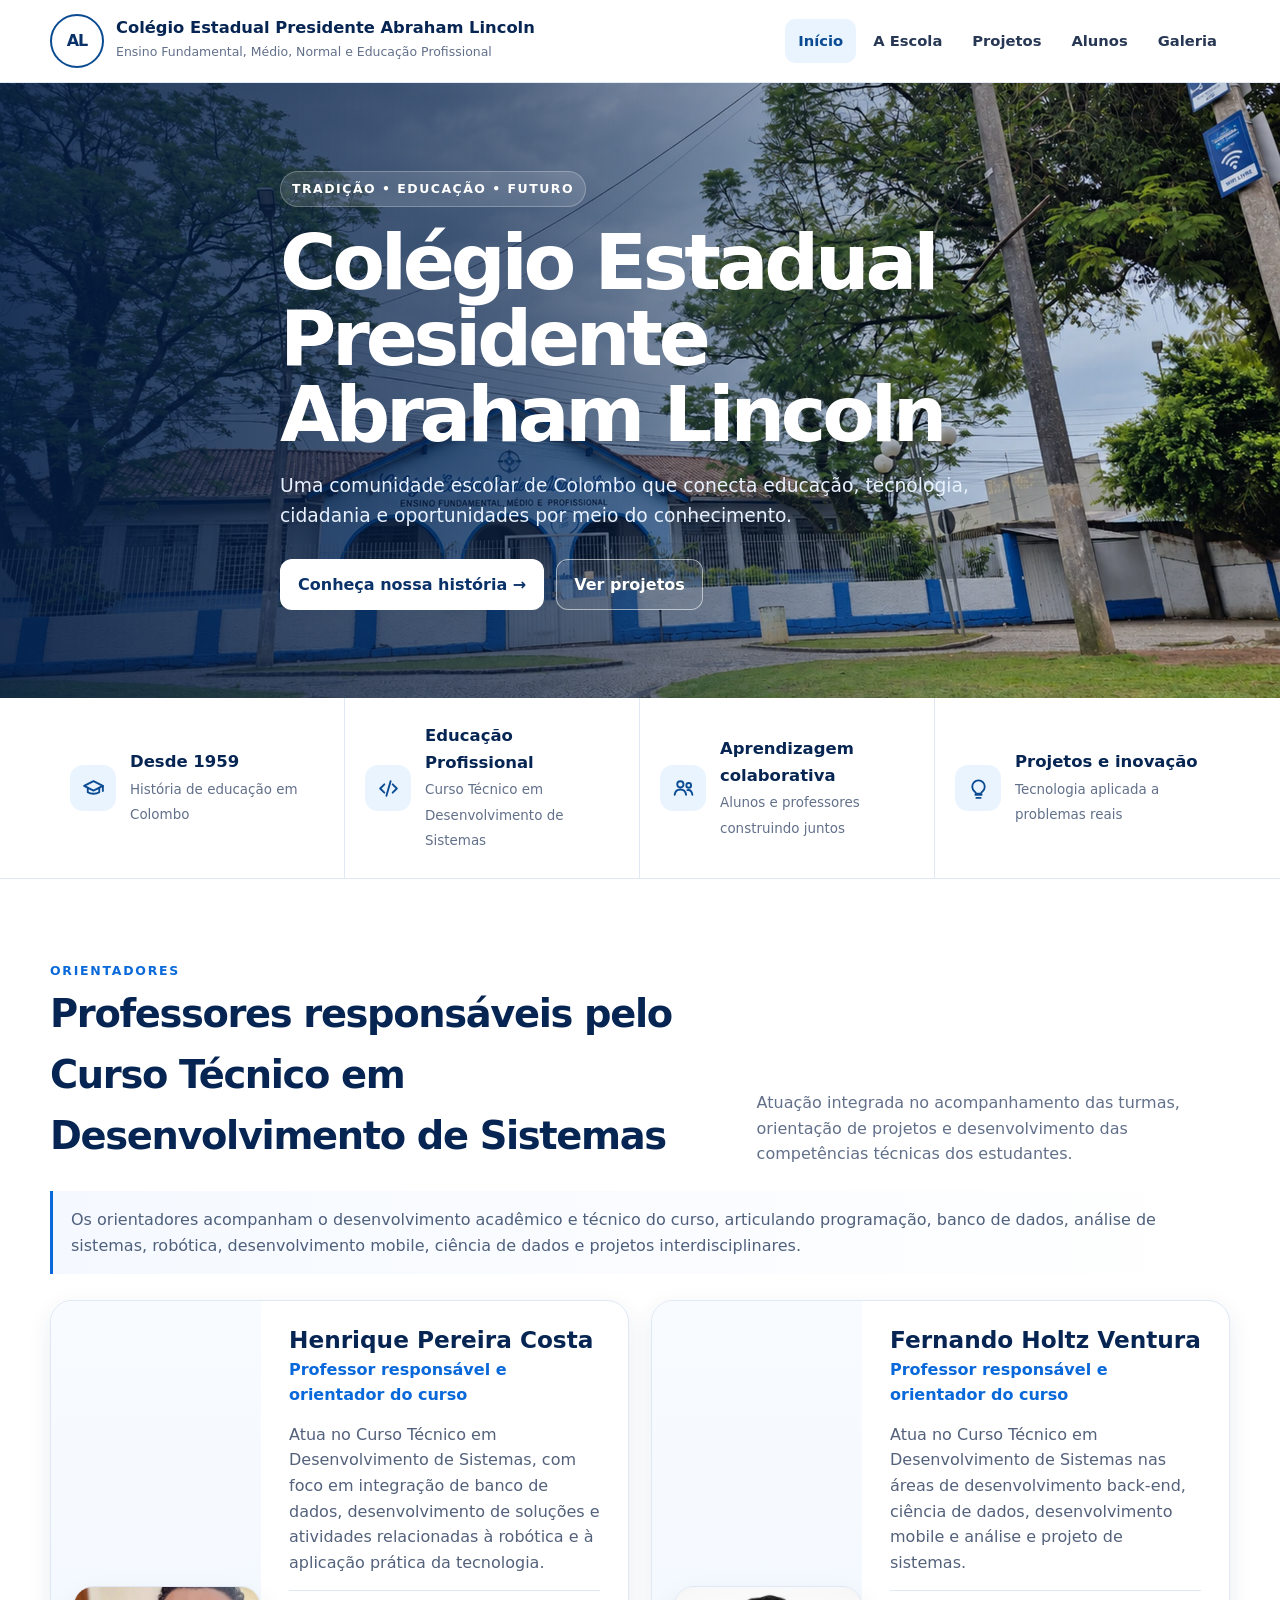
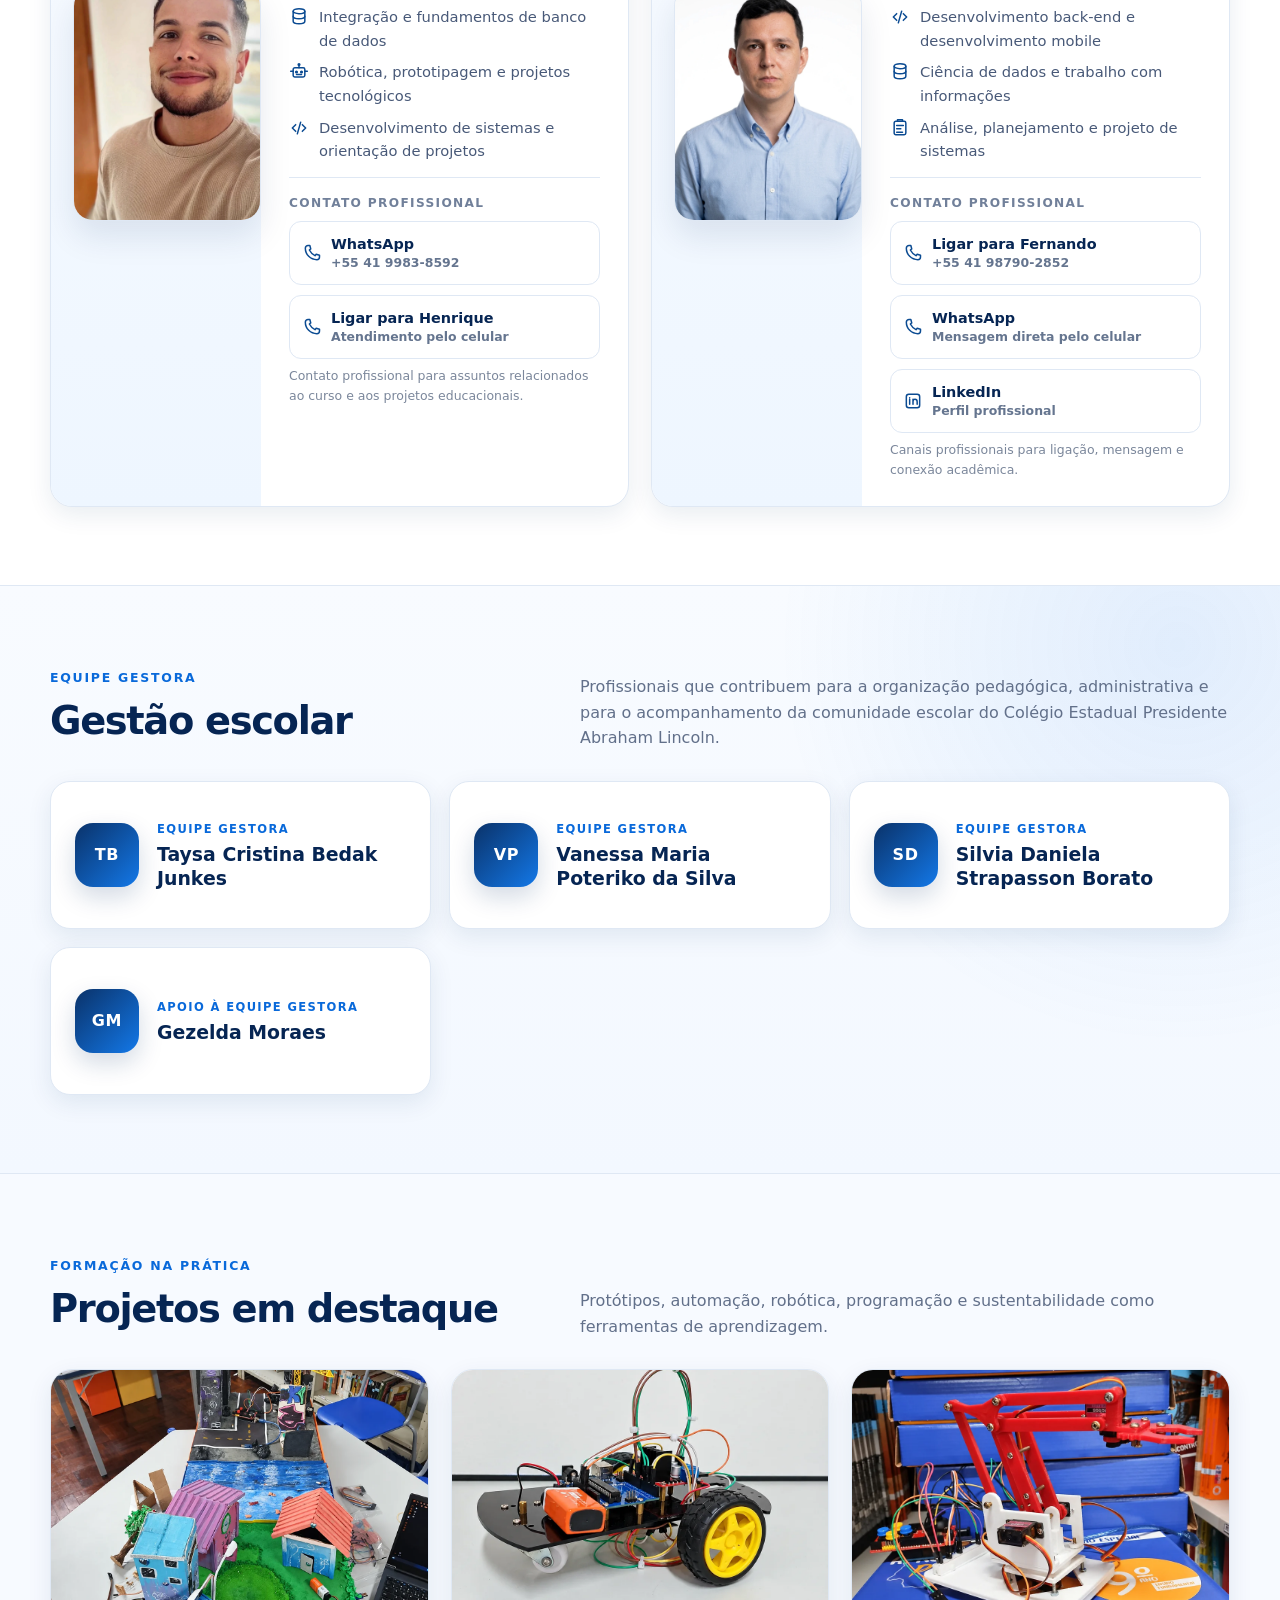
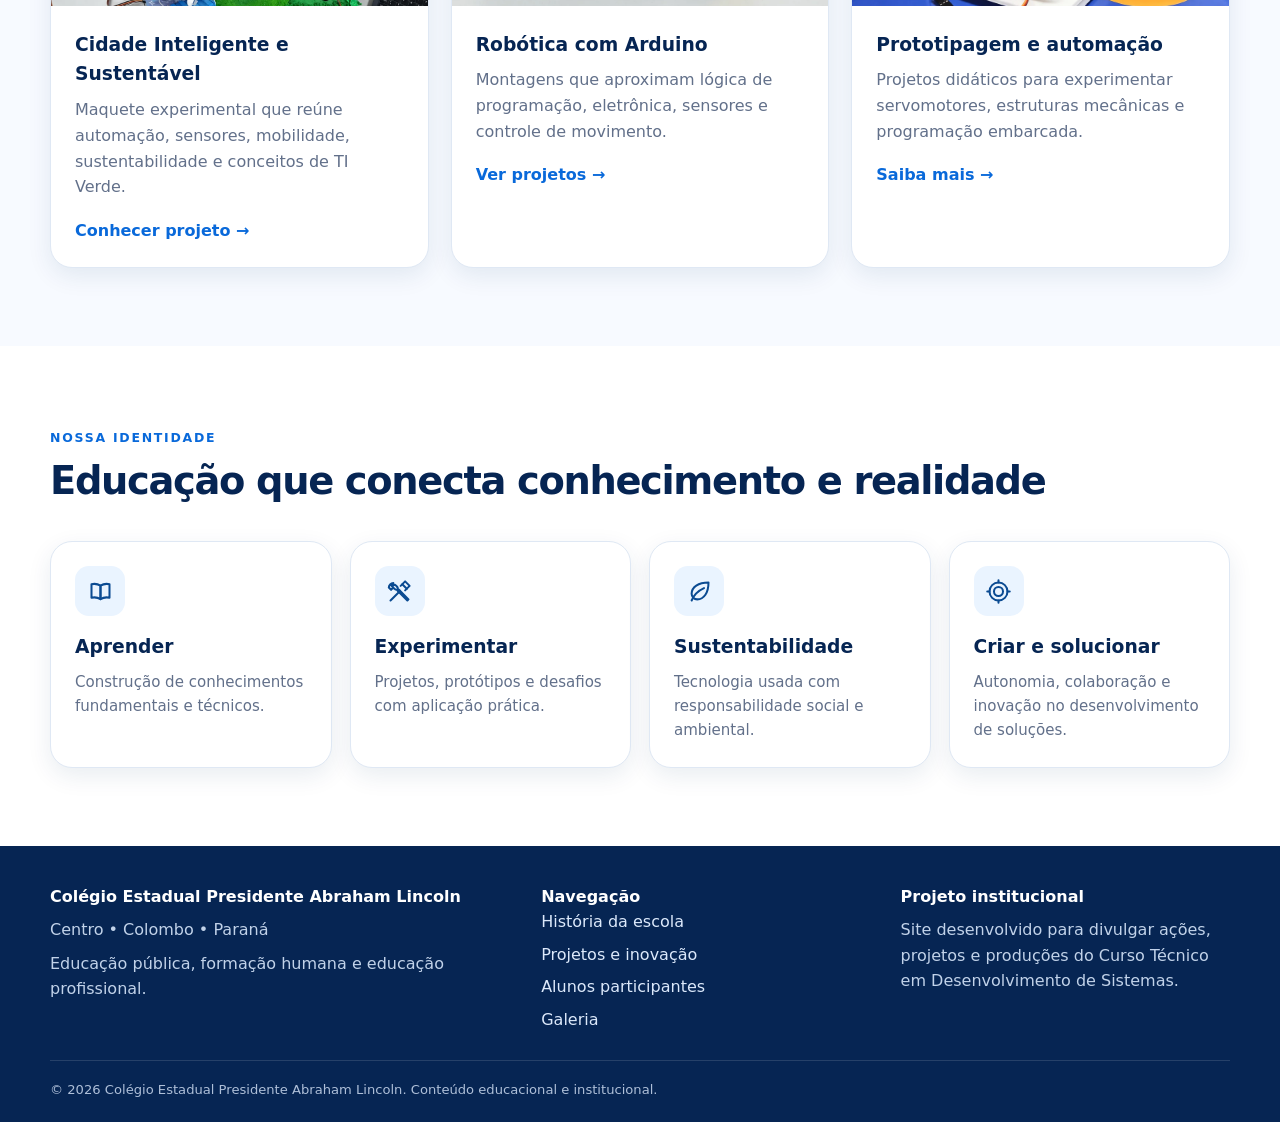
==== index.html @ 7567786d "Adiciona Gezelda Moraes à equipe de apoio escolar" ====
<!DOCTYPE html>
<html lang="pt-BR">
<head>
  <meta charset="UTF-8">
  <meta name="viewport" content="width=device-width, initial-scale=1.0">
  <meta name="description" content="Site institucional do Colégio Estadual Presidente Abraham Lincoln, em Colombo, Paraná.">
  <meta name="theme-color" content="#0a3269">
  <title>Início | Colégio Estadual Presidente Abraham Lincoln</title>
  <link rel="stylesheet" href="site-abraham-lincoln-v4/assets/css/style.css">
</head>
<body data-page="inicio">
<a class="skip-link" href="#conteudo">Ir para o conteúdo</a>

<header class="site-header">
  <div class="container header-inner">
    <a class="brand" href="index.html" aria-label="Ir para a página inicial">
      <div class="brand-mark" aria-hidden="true">AL</div>
      <div class="brand-text">
        <strong>Colégio Estadual Presidente Abraham Lincoln</strong>
        <span>Ensino Fundamental, Médio, Normal e Educação Profissional</span>
      </div>
    </a>
    <button class="nav-toggle" data-nav-toggle aria-expanded="false" aria-label="Abrir menu">☰</button>
    <nav class="main-nav" data-nav aria-label="Navegação principal">
      <a href="index.html" data-page-link="inicio">Início</a>
      <a href="escola.html" data-page-link="escola">A Escola</a>
      <a href="projetos.html" data-page-link="projetos">Projetos</a>
      <a href="alunos.html" data-page-link="alunos">Alunos</a>
      <a href="galeria.html" data-page-link="galeria">Galeria</a>
    </nav>
  </div>
</header>

<main id="conteudo">

<section class="hero" aria-labelledby="titulo-principal">
  <div class="container hero-content">
    <span class="eyebrow">Tradição • educação • futuro</span>
    <h1 id="titulo-principal">Colégio Estadual Presidente Abraham Lincoln</h1>
    <p>Uma comunidade escolar de Colombo que conecta educação, tecnologia, cidadania e oportunidades por meio do conhecimento.</p>
    <div class="actions">
      <a class="btn btn-primary" href="escola.html">Conheça nossa história →</a>
      <a class="btn btn-outline" href="projetos.html">Ver projetos</a>
    </div>
  </div>
</section>


<section class="stats-strip" aria-label="Destaques">
  <div class="container stats">
    <div class="stat"><span class="stat-icon"><img class="ui-icon" src="site-abraham-lincoln-v4/assets/icons/graduation.svg" alt="" aria-hidden="true"></span><div><strong>Desde 1959</strong><span>História de educação em Colombo</span></div></div>
    <div class="stat"><span class="stat-icon"><img class="ui-icon" src="site-abraham-lincoln-v4/assets/icons/code.svg" alt="" aria-hidden="true"></span><div><strong>Educação Profissional</strong><span>Curso Técnico em Desenvolvimento de Sistemas</span></div></div>
    <div class="stat"><span class="stat-icon"><img class="ui-icon" src="site-abraham-lincoln-v4/assets/icons/users.svg" alt="" aria-hidden="true"></span><div><strong>Aprendizagem colaborativa</strong><span>Alunos e professores construindo juntos</span></div></div>
    <div class="stat"><span class="stat-icon"><img class="ui-icon" src="site-abraham-lincoln-v4/assets/icons/innovation.svg" alt="" aria-hidden="true"></span><div><strong>Projetos e inovação</strong><span>Tecnologia aplicada a problemas reais</span></div></div>
  </div>
</section>






<section class="section">
  <div class="container">
    <div class="section-head">
      <div>
        <span class="kicker">Orientadores</span>
        <h2>Professores responsáveis pelo Curso Técnico em Desenvolvimento de Sistemas</h2>
      </div>
      <p>Atuação integrada no acompanhamento das turmas, orientação de projetos e desenvolvimento das competências técnicas dos estudantes.</p>
    </div>

    <div class="mentors-intro">
      Os orientadores acompanham o desenvolvimento acadêmico e técnico do curso, articulando programação, banco de dados, análise de sistemas, robótica, desenvolvimento mobile, ciência de dados e projetos interdisciplinares.
    </div>

    <div class="grid-2">
      <article class="card mentor">
        <div class="mentor-photo-wrap">
          <img class="mentor-photo" src="site-abraham-lincoln-v4/assets/images/henrique.webp" alt="Professor Henrique Pereira Costa" loading="lazy">
        </div>
        <div class="card-body">
          <h3>Henrique Pereira Costa</h3>
          <div class="mentor-role">Professor responsável e orientador do curso</div>
          <p>Atua no Curso Técnico em Desenvolvimento de Sistemas, com foco em integração de banco de dados, desenvolvimento de soluções e atividades relacionadas à robótica e à aplicação prática da tecnologia.</p>
          <div class="mentor-expertise">
            <div class="expertise-row"><img class="ui-icon" src="site-abraham-lincoln-v4/assets/icons/database.svg" alt="" aria-hidden="true"><span>Integração e fundamentos de banco de dados</span></div>
            <div class="expertise-row"><img class="ui-icon" src="site-abraham-lincoln-v4/assets/icons/robot.svg" alt="" aria-hidden="true"><span>Robótica, prototipagem e projetos tecnológicos</span></div>
            <div class="expertise-row"><img class="ui-icon" src="site-abraham-lincoln-v4/assets/icons/code.svg" alt="" aria-hidden="true"><span>Desenvolvimento de sistemas e orientação de projetos</span></div>
          </div>
          <div class="mentor-contact">
            <span class="mentor-contact-title">Contato profissional</span>
            <div class="contact-actions">
              <a class="contact-link" href="https://wa.me/554199838592" target="_blank" rel="noopener noreferrer" aria-label="Conversar com Henrique Pereira Costa pelo WhatsApp"><img class="ui-icon" src="site-abraham-lincoln-v4/assets/icons/phone.svg" alt="" aria-hidden="true"><span><strong>WhatsApp</strong><small>+55 41 9983-8592</small></span></a>
              <a class="contact-link" href="tel:+554199838592" aria-label="Ligar para Henrique Pereira Costa"><img class="ui-icon" src="site-abraham-lincoln-v4/assets/icons/phone.svg" alt="" aria-hidden="true"><span><strong>Ligar para Henrique</strong><small>Atendimento pelo celular</small></span></a>
            </div>
            <small class="contact-note">Contato profissional para assuntos relacionados ao curso e aos projetos educacionais.</small>
          </div>
        </div>
      </article>

      <article class="card mentor">
        <div class="mentor-photo-wrap">
          <img class="mentor-photo" src="site-abraham-lincoln-v4/assets/images/fernando.webp" alt="Professor Fernando Holtz Ventura" loading="lazy">
        </div>
        <div class="card-body">
          <h3>Fernando Holtz Ventura</h3>
          <div class="mentor-role">Professor responsável e orientador do curso</div>
          <p>Atua no Curso Técnico em Desenvolvimento de Sistemas nas áreas de desenvolvimento back-end, ciência de dados, desenvolvimento mobile e análise e projeto de sistemas.</p>
          <div class="mentor-expertise">
            <div class="expertise-row"><img class="ui-icon" src="site-abraham-lincoln-v4/assets/icons/code.svg" alt="" aria-hidden="true"><span>Desenvolvimento back-end e desenvolvimento mobile</span></div>
            <div class="expertise-row"><img class="ui-icon" src="site-abraham-lincoln-v4/assets/icons/database.svg" alt="" aria-hidden="true"><span>Ciência de dados e trabalho com informações</span></div>
            <div class="expertise-row"><img class="ui-icon" src="site-abraham-lincoln-v4/assets/icons/plan.svg" alt="" aria-hidden="true"><span>Análise, planejamento e projeto de sistemas</span></div>
          </div>
          <div class="mentor-contact">
            <span class="mentor-contact-title">Contato profissional</span>
            <div class="contact-actions">
              <a class="contact-link" href="tel:+5541987902852" aria-label="Ligar para Fernando Holtz Ventura"><img class="ui-icon" src="site-abraham-lincoln-v4/assets/icons/phone.svg" alt="" aria-hidden="true"><span><strong>Ligar para Fernando</strong><small>+55 41 98790-2852</small></span></a>
              <a class="contact-link" href="https://wa.me/5541987902852" target="_blank" rel="noopener noreferrer" aria-label="Conversar com Fernando Holtz Ventura pelo WhatsApp"><img class="ui-icon" src="site-abraham-lincoln-v4/assets/icons/phone.svg" alt="" aria-hidden="true"><span><strong>WhatsApp</strong><small>Mensagem direta pelo celular</small></span></a>
              <a class="contact-link" href="https://www.linkedin.com/in/fernando-holtz-ventura-9b964a91/" target="_blank" rel="noopener noreferrer" aria-label="Abrir LinkedIn de Fernando Holtz Ventura"><img class="ui-icon" src="site-abraham-lincoln-v4/assets/icons/linkedin.svg" alt="" aria-hidden="true"><span><strong>LinkedIn</strong><small>Perfil profissional</small></span></a>
            </div>
            <small class="contact-note">Canais profissionais para ligação, mensagem e conexão acadêmica.</small>
          </div>
        </div>
      </article>
    </div>
  </div>
</section>

<section class="section management-section" id="equipe-gestora">
  <div class="container">
    <div class="section-head">
      <div>
        <span class="kicker">Equipe gestora</span>
        <h2>Gestão escolar</h2>
      </div>
      <p>Profissionais que contribuem para a organização pedagógica, administrativa e para o acompanhamento da comunidade escolar do Colégio Estadual Presidente Abraham Lincoln.</p>
    </div>

    <div class="management-grid" aria-label="Equipe gestora da escola">
      <article class="management-card">
        <div class="management-badge" aria-hidden="true">TB</div>
        <div>
          <span class="management-label">Equipe gestora</span>
          <h3>Taysa Cristina Bedak Junkes</h3>
        </div>
      </article>

      <article class="management-card">
        <div class="management-badge" aria-hidden="true">VP</div>
        <div>
          <span class="management-label">Equipe gestora</span>
          <h3>Vanessa Maria Poteriko da Silva</h3>
        </div>
      </article>

      <article class="management-card">
        <div class="management-badge" aria-hidden="true">SD</div>
        <div>
          <span class="management-label">Equipe gestora</span>
          <h3>Silvia Daniela Strapasson Borato</h3>
        </div>
      </article>

      <article class="management-card">
        <div class="management-badge" aria-hidden="true">GM</div>
        <div>
          <span class="management-label">Apoio à equipe gestora</span>
          <h3>Gezelda Moraes</h3>
        </div>
      </article>

    </div>
  </div>
</section>

<section class="section section-alt">
  <div class="container">
    <div class="section-head">
      <div>
        <span class="kicker">Formação na prática</span>
        <h2>Projetos em destaque</h2>
      </div>
      <p>Protótipos, automação, robótica, programação e sustentabilidade como ferramentas de aprendizagem.</p>
    </div>
    <div class="grid-3">
      <article class="card project-card">
        <img src="site-abraham-lincoln-v4/assets/images/cidade-inteligente.webp" alt="Maquete de cidade inteligente desenvolvida por estudantes" loading="lazy">
        <div class="card-body"><h3>Cidade Inteligente e Sustentável</h3><p>Maquete experimental que reúne automação, sensores, mobilidade, sustentabilidade e conceitos de TI Verde.</p><a class="text-link" href="projetos.html#cidade">Conhecer projeto →</a></div>
      </article>
      <article class="card project-card">
        <img src="site-abraham-lincoln-v4/assets/images/robo-seguidor.webp" alt="Robô seguidor de linha com Arduino" loading="lazy">
        <div class="card-body"><h3>Robótica com Arduino</h3><p>Montagens que aproximam lógica de programação, eletrônica, sensores e controle de movimento.</p><a class="text-link" href="projetos.html#robotica">Ver projetos →</a></div>
      </article>
      <article class="card project-card">
        <img src="site-abraham-lincoln-v4/assets/images/braco-robotico.webp" alt="Braço robótico didático" loading="lazy">
        <div class="card-body"><h3>Prototipagem e automação</h3><p>Projetos didáticos para experimentar servomotores, estruturas mecânicas e programação embarcada.</p><a class="text-link" href="projetos.html#robotica">Saiba mais →</a></div>
      </article>
    </div>
  </div>
</section>


<section class="section">
  <div class="container">
    <div class="section-head">
      <div><span class="kicker">Nossa identidade</span><h2>Educação que conecta conhecimento e realidade</h2></div>
    </div>
    <div class="grid-4">
      <div class="card feature-card"><div class="icon"><img class="ui-icon" src="site-abraham-lincoln-v4/assets/icons/book.svg" alt="" aria-hidden="true"></div><h3>Aprender</h3><p>Construção de conhecimentos fundamentais e técnicos.</p></div>
      <div class="card feature-card"><div class="icon"><img class="ui-icon" src="site-abraham-lincoln-v4/assets/icons/tools.svg" alt="" aria-hidden="true"></div><h3>Experimentar</h3><p>Projetos, protótipos e desafios com aplicação prática.</p></div>
      <div class="card feature-card"><div class="icon"><img class="ui-icon" src="site-abraham-lincoln-v4/assets/icons/leaf.svg" alt="" aria-hidden="true"></div><h3>Sustentabilidade</h3><p>Tecnologia usada com responsabilidade social e ambiental.</p></div>
      <div class="card feature-card"><div class="icon"><img class="ui-icon" src="site-abraham-lincoln-v4/assets/icons/target.svg" alt="" aria-hidden="true"></div><h3>Criar e solucionar</h3><p>Autonomia, colaboração e inovação no desenvolvimento de soluções.</p></div>
    </div>
  </div>
</section>


</main>

<footer class="site-footer">
  <div class="container">
    <div class="footer-grid">
      <div>
        <strong>Colégio Estadual Presidente Abraham Lincoln</strong>
        <p>Centro • Colombo • Paraná</p>
        <p>Educação pública, formação humana e educação profissional.</p>
      </div>
      <div>
        <strong>Navegação</strong>
        <div class="footer-nav">
          <a href="escola.html">História da escola</a>
          <a href="projetos.html">Projetos e inovação</a>
          <a href="alunos.html">Alunos participantes</a>
          <a href="galeria.html">Galeria</a>
        </div>
      </div>
      <div>
        <strong>Projeto institucional</strong>
        <p>Site desenvolvido para divulgar ações, projetos e produções do Curso Técnico em Desenvolvimento de Sistemas.</p>
      </div>
    </div>
    <div class="footer-bottom">
      © <span data-year></span> Colégio Estadual Presidente Abraham Lincoln. Conteúdo educacional e institucional.
    </div>
  </div>
</footer>
<script src="site-abraham-lincoln-v4/assets/js/main.js"></script>

</body>
</html>
---- site-abraham-lincoln-v4/assets/css/style.css ----
:root{
  --blue-950:#062553;
  --blue-900:#0a3269;
  --blue-800:#0b4b92;
  --blue-700:#0969da;
  --blue-600:#1378e8;
  --blue-100:#eaf4ff;
  --blue-050:#f5f9ff;
  --ink:#172033;
  --muted:#62708a;
  --white:#fff;
  --line:#dfe8f4;
  --surface:#ffffff;
  --surface-alt:#f7faff;
  --success:#177b58;
  --shadow:0 18px 48px rgba(9, 50, 105, .12);
  --shadow-sm:0 8px 24px rgba(9, 50, 105, .09);
  --radius:22px;
  --radius-sm:14px;
  --container:min(1180px, calc(100% - 40px));
}
*{box-sizing:border-box}
html{scroll-behavior:smooth}
body{
  margin:0;
  font-family:Inter, ui-sans-serif, system-ui, -apple-system, BlinkMacSystemFont, "Segoe UI", sans-serif;
  color:var(--ink);
  background:#fff;
  line-height:1.6;
}
img{max-width:100%;display:block}
a{color:inherit;text-decoration:none}
button,input,textarea{font:inherit}
button{cursor:pointer}
.container{width:var(--container);margin-inline:auto}
.skip-link{
  position:absolute;left:-9999px;top:10px;background:#fff;color:var(--blue-900);
  padding:10px 14px;border-radius:8px;z-index:999
}
.skip-link:focus{left:10px}
.site-header{
  position:sticky;top:0;z-index:1000;background:rgba(255,255,255,.94);
  backdrop-filter:blur(14px);border-bottom:1px solid rgba(223,232,244,.9)
}
.header-inner{
  min-height:82px;display:flex;align-items:center;justify-content:space-between;gap:28px
}
.brand{display:flex;align-items:center;gap:12px;min-width:290px}
.brand-mark{
  width:54px;height:54px;border:2px solid var(--blue-800);border-radius:50%;
  display:grid;place-items:center;font-weight:900;color:var(--blue-900);letter-spacing:-1px
}
.brand-text strong{display:block;color:var(--blue-950);font-size:1.02rem;line-height:1.15}
.brand-text span{font-size:.78rem;color:var(--muted)}
.main-nav{display:flex;align-items:center;gap:4px}
.main-nav a{
  padding:10px 13px;border-radius:10px;color:#273754;font-weight:650;font-size:.92rem
}
.main-nav a:hover,.main-nav a.active{background:var(--blue-100);color:var(--blue-800)}
.nav-toggle{
  display:none;border:0;background:var(--blue-100);color:var(--blue-900);
  width:44px;height:44px;border-radius:12px;font-size:1.25rem
}
.hero{
  min-height:560px;position:relative;display:flex;align-items:center;overflow:hidden;
  background:var(--blue-950)
}
.hero::before{
  content:"";position:absolute;inset:0;background:
    linear-gradient(90deg, rgba(3,28,66,.88) 0%, rgba(3,28,66,.62) 42%, rgba(3,28,66,.18) 78%, rgba(3,28,66,.08) 100%),
    url("../images/escola-hero.webp") center 62%/cover no-repeat
}
.hero-content{position:relative;z-index:2;color:white;padding:88px 0;max-width:720px}
.eyebrow{
  display:inline-flex;align-items:center;gap:8px;padding:7px 11px;border-radius:999px;
  background:rgba(255,255,255,.13);border:1px solid rgba(255,255,255,.25);
  font-size:.78rem;font-weight:800;letter-spacing:.12em;text-transform:uppercase
}
.hero h1{font-size:clamp(2.5rem,6vw,5rem);line-height:.99;letter-spacing:-.055em;margin:18px 0}
.hero p{font-size:1.17rem;max-width:610px;color:#e8f1ff;margin:0 0 28px}
.actions{display:flex;gap:12px;flex-wrap:wrap}
.btn{
  display:inline-flex;align-items:center;justify-content:center;gap:9px;border-radius:12px;
  padding:12px 17px;font-weight:800;border:1px solid transparent;transition:.2s ease
}
.btn-primary{background:#fff;color:var(--blue-900)}
.btn-primary:hover{transform:translateY(-2px);box-shadow:0 10px 22px rgba(0,0,0,.18)}
.btn-outline{color:#fff;border-color:rgba(255,255,255,.55);background:rgba(255,255,255,.08)}
.btn-outline:hover{background:rgba(255,255,255,.16)}
.stats-strip{border-bottom:1px solid var(--line);background:#fff}
.stats{display:grid;grid-template-columns:repeat(4,1fr)}
.stat{padding:25px 20px;display:flex;gap:14px;align-items:center;border-right:1px solid var(--line)}
.stat:last-child{border-right:0}
.stat-icon{font-size:1.55rem}
.stat strong{display:block;color:var(--blue-950);font-size:1.03rem}
.stat span{font-size:.84rem;color:var(--muted)}
.section{padding:78px 0}
.section-alt{background:var(--surface-alt)}
.section-head{
  display:flex;justify-content:space-between;gap:24px;align-items:end;margin-bottom:30px
}
.section-head h2{font-size:clamp(1.85rem,3vw,2.65rem);letter-spacing:-.035em;margin:0;color:var(--blue-950)}
.section-head p{margin:0;color:var(--muted);max-width:650px}
.kicker{color:var(--blue-700);font-size:.78rem;font-weight:900;letter-spacing:.14em;text-transform:uppercase}
.grid-2{display:grid;grid-template-columns:repeat(2,1fr);gap:22px}
.grid-3{display:grid;grid-template-columns:repeat(3,1fr);gap:22px}
.grid-4{display:grid;grid-template-columns:repeat(4,1fr);gap:18px}
.card{
  background:var(--surface);border:1px solid var(--line);border-radius:var(--radius);
  box-shadow:var(--shadow-sm);overflow:hidden
}
.card-body{padding:24px}
.mentor{
  display:grid;grid-template-columns:210px 1fr;min-height:330px
}
.mentor-photo-wrap{
  background:#fff;padding:12px;display:flex;align-items:stretch
}
.mentor-photo{
  width:100%;height:100%;object-fit:cover;object-position:center 25%;
  border-radius:16px;border:1px solid #edf2f8;background:#fff
}
.mentor h3{font-size:1.45rem;line-height:1.1;margin:0 0 4px;color:var(--blue-950)}
.mentor-role{color:var(--blue-700);font-weight:800;margin-bottom:14px}
.mentor p{color:#53617b;margin:0 0 14px}
.tags{display:flex;gap:8px;flex-wrap:wrap}
.tag{font-size:.78rem;padding:6px 10px;border-radius:999px;background:var(--blue-100);color:var(--blue-800);font-weight:750}
.feature-card{padding:24px;min-height:190px}
.feature-card .icon{font-size:1.8rem;margin-bottom:13px}
.feature-card h3{margin:0 0 8px;color:var(--blue-950)}
.feature-card p{margin:0;color:var(--muted);font-size:.94rem}
.project-card img{aspect-ratio:16/10;object-fit:cover}
.project-card h3{margin:0 0 8px;color:var(--blue-950)}
.project-card p{margin:0 0 18px;color:var(--muted)}
.text-link{color:var(--blue-700);font-weight:850}
.text-link:hover{text-decoration:underline}
.page-hero{
  padding:92px 0 68px;background:
  radial-gradient(circle at 90% 0%, #b9dcff 0, rgba(185,220,255,0) 36%),
  linear-gradient(135deg,#f7fbff,#eaf4ff)
}
.page-hero h1{font-size:clamp(2.45rem,5vw,4.4rem);letter-spacing:-.05em;line-height:1;margin:8px 0 16px;color:var(--blue-950)}
.page-hero p{font-size:1.1rem;color:#52617a;max-width:780px;margin:0}
.history-layout{display:grid;grid-template-columns:1.15fr .85fr;gap:30px;align-items:start}
.history-photo{border-radius:var(--radius);box-shadow:var(--shadow);overflow:hidden}
.history-photo img{width:100%;aspect-ratio:16/10;object-fit:cover}
.timeline{display:grid;gap:16px}
.timeline-item{
  border-left:4px solid var(--blue-700);padding:2px 0 2px 18px
}
.timeline-item strong{color:var(--blue-950)}
.timeline-item p{margin:4px 0 0;color:var(--muted)}
.notice{
  border:1px solid #bfe5d6;background:#effbf6;color:#225f4c;padding:16px 18px;border-radius:14px
}
.project-detail{
  display:grid;grid-template-columns:.9fr 1.1fr;gap:30px;align-items:start;margin-bottom:30px
}
.project-detail.reverse{grid-template-columns:1.1fr .9fr}
.project-detail .media img{border-radius:var(--radius);box-shadow:var(--shadow-sm);width:100%;aspect-ratio:4/3;object-fit:cover}
.project-detail h2{font-size:2rem;letter-spacing:-.03em;color:var(--blue-950);margin:0 0 10px}
.project-detail p{color:#52617a}
.checklist{padding:0;margin:16px 0 0;list-style:none;display:grid;gap:8px}
.checklist li::before{content:"✓";color:var(--success);font-weight:900;margin-right:9px}
.student-panel{padding:28px}
.student-list{columns:2;column-gap:40px;margin:18px 0 0;padding-left:20px}
.student-list li{margin-bottom:8px;break-inside:avoid}
.gallery-toolbar{display:flex;gap:9px;flex-wrap:wrap;margin-bottom:24px}
.filter-btn{
  border:1px solid var(--line);background:#fff;color:#31415f;border-radius:999px;
  padding:9px 14px;font-weight:800
}
.filter-btn.active,.filter-btn:hover{background:var(--blue-800);color:#fff;border-color:var(--blue-800)}
.gallery-grid{
  display:grid;grid-template-columns:repeat(3,1fr);gap:16px
}
.gallery-item{
  position:relative;border-radius:18px;overflow:hidden;border:1px solid var(--line);
  background:#fff;box-shadow:var(--shadow-sm)
}
.gallery-item button{all:unset;cursor:pointer;display:block;width:100%}
.gallery-item img{width:100%;aspect-ratio:4/3;object-fit:cover;transition:transform .25s ease}
.gallery-item:hover img{transform:scale(1.025)}
.gallery-caption{padding:13px 15px}
.gallery-caption strong{display:block;color:var(--blue-950)}
.gallery-caption span{color:var(--muted);font-size:.84rem}
.hidden{display:none!important}
.lightbox{
  position:fixed;inset:0;background:rgba(3,18,40,.86);display:none;align-items:center;justify-content:center;
  padding:28px;z-index:1200
}
.lightbox.open{display:flex}
.lightbox-content{max-width:1000px;width:100%;position:relative}
.lightbox img{max-height:80vh;width:100%;object-fit:contain;border-radius:16px;background:#fff}
.lightbox-close{
  position:absolute;right:-6px;top:-50px;width:40px;height:40px;border:0;border-radius:50%;
  background:#fff;color:var(--blue-950);font-size:1.25rem
}
.references{
  padding:22px;border:1px solid var(--line);border-radius:18px;background:#fff
}
.references h3{margin-top:0;color:var(--blue-950)}
.references li{margin-bottom:8px;color:#58677f}
.references a{color:var(--blue-700);text-decoration:underline}
.site-footer{background:var(--blue-950);color:#dce9fb;padding:38px 0 22px}
.footer-grid{display:grid;grid-template-columns:1.4fr 1fr 1fr;gap:30px}
.site-footer strong{color:#fff}
.site-footer p{margin:8px 0;color:#c1d2e9}
.footer-nav{display:grid;gap:7px}
.footer-nav a:hover{text-decoration:underline}
.footer-bottom{border-top:1px solid rgba(255,255,255,.13);margin-top:28px;padding-top:18px;font-size:.82rem;color:#aebfd8}
.muted{color:var(--muted)}
.center{text-align:center}

@media (max-width: 980px){
  .brand{min-width:0}
  .brand-text span{display:none}
  .nav-toggle{display:grid;place-items:center}
  .main-nav{
    display:none;position:absolute;top:82px;left:0;right:0;background:#fff;
    border-bottom:1px solid var(--line);padding:14px 20px;box-shadow:var(--shadow-sm)
  }
  .main-nav.open{display:grid}
  .stats{grid-template-columns:repeat(2,1fr)}
  .stat:nth-child(2){border-right:0}
  .grid-4{grid-template-columns:repeat(2,1fr)}
  .mentor{grid-template-columns:170px 1fr}
  .history-layout,.project-detail,.project-detail.reverse{grid-template-columns:1fr}
  .gallery-grid{grid-template-columns:repeat(2,1fr)}
  .footer-grid{grid-template-columns:1fr 1fr}
}
@media (max-width: 700px){
  :root{--container:min(100% - 28px, 1180px)}
  .header-inner{min-height:72px}
  .brand-mark{width:45px;height:45px}
  .brand-text strong{font-size:.9rem}
  .main-nav{top:72px}
  .hero{min-height:600px}
  .hero::before{
    background:linear-gradient(180deg,rgba(3,28,66,.52),rgba(3,28,66,.92) 70%),
    url("../images/escola-hero.webp") center 58%/cover no-repeat
  }
  .hero-content{padding:90px 0 60px}
  .hero h1{font-size:2.8rem}
  .stats{grid-template-columns:1fr}
  .stat{border-right:0;border-bottom:1px solid var(--line)}
  .stat:last-child{border-bottom:0}
  .section{padding:58px 0}
  .section-head{display:block}
  .section-head p{margin-top:10px}
  .grid-2,.grid-3,.grid-4{grid-template-columns:1fr}
  .mentor{grid-template-columns:1fr}
  .mentor-photo-wrap{height:300px}
  .student-list{columns:1}
  .gallery-grid{grid-template-columns:1fr}
  .footer-grid{grid-template-columns:1fr}
}


/* v2 — acabamento institucional e contatos profissionais */
.ui-icon{
  width:30px;height:30px;display:block;flex:0 0 auto
}
.stat-icon{
  width:46px;height:46px;border-radius:13px;background:var(--blue-100);
  display:grid;place-items:center;flex:0 0 auto
}
.stat-icon .ui-icon{width:25px;height:25px}
.feature-card .icon{
  width:50px;height:50px;border-radius:14px;background:var(--blue-100);
  display:grid;place-items:center;margin-bottom:16px
}
.feature-card .icon .ui-icon{width:27px;height:27px}
.mentors-intro{
  margin:-6px 0 26px;padding:16px 18px;border-left:3px solid var(--blue-700);
  background:linear-gradient(90deg,var(--blue-050),#fff);border-radius:0 14px 14px 0;
  color:#4f607c
}
.mentor-expertise{
  display:grid;gap:8px;margin:15px 0 16px;padding:14px 0;
  border-top:1px solid var(--line);border-bottom:1px solid var(--line)
}
.expertise-row{display:flex;gap:10px;align-items:flex-start;color:#485978;font-size:.92rem}
.expertise-row .ui-icon{width:20px;height:20px;margin-top:2px}
.mentor-contact{margin-top:16px}
.mentor-contact-title{
  display:block;font-size:.76rem;font-weight:900;text-transform:uppercase;letter-spacing:.11em;
  color:#71809a;margin-bottom:8px
}
.contact-link,.contact-pending{
  display:flex;align-items:center;gap:9px;border:1px solid var(--line);
  border-radius:12px;padding:10px 12px;font-weight:800;font-size:.9rem
}
.contact-link:hover{border-color:#a7cdf5;background:var(--blue-050)}
.contact-link .ui-icon,.contact-pending .ui-icon{width:20px;height:20px}
.contact-pending{color:#6b7890;background:#fafcff}
.contact-note{display:block;margin-top:7px;color:#7b879b;font-size:.78rem}
.institutional-icon-row{
  display:flex;gap:10px;align-items:center;color:var(--blue-950);font-weight:800
}
.student-group{margin-bottom:22px}
.student-group:last-child{margin-bottom:0}


/* v3 — conteúdo acadêmico, contatos e turmas */
.contact-actions{display:grid;grid-template-columns:1fr;gap:9px}
.contact-link span{display:grid;line-height:1.25}
.contact-link span strong{color:var(--blue-950);font-size:.9rem}
.contact-link span small{color:#65758f;font-size:.76rem;font-weight:650;margin-top:2px}

.student-summary{display:flex;gap:12px;flex-wrap:wrap;margin-bottom:22px}
.student-summary>div{background:var(--blue-050);border:1px solid var(--line);border-radius:14px;padding:12px 16px;display:grid}
.student-summary strong{color:var(--blue-950)}
.student-summary span{font-size:.82rem;color:var(--muted)}
.student-groups{display:grid;gap:22px}
.student-group{margin:0}
.student-group-head{display:flex;justify-content:space-between;gap:20px;align-items:start;border-bottom:1px solid var(--line);padding-bottom:16px;margin-bottom:6px}
.student-group-head h2{margin:4px 0 0;font-size:1.55rem;color:var(--blue-950)}
.student-count{white-space:nowrap;background:var(--blue-100);color:var(--blue-800);font-weight:850;padding:7px 11px;border-radius:999px;font-size:.8rem}
.student-update-note{margin:18px 4px 0;color:var(--muted);font-size:.88rem}

.project-page-hero{background:radial-gradient(circle at 88% 0%,#c8e4ff 0,rgba(200,228,255,0) 34%),linear-gradient(135deg,#f7fbff,#edf6ff)}
.project-people-grid{display:grid;grid-template-columns:.8fr 1.2fr;gap:20px;margin-bottom:24px}
.project-people-card{padding:24px}
.project-people-card h3{color:var(--blue-950);margin:6px 0 10px;line-height:1.3}
.project-label{font-size:.74rem;letter-spacing:.12em;text-transform:uppercase;color:var(--blue-700);font-weight:900}
.compact-list{columns:2;column-gap:28px;padding-left:20px;margin:12px 0 0}
.compact-list li{break-inside:avoid;margin-bottom:6px;color:#4f6079}
.academic-grid,.research-foundation{display:grid;grid-template-columns:repeat(2,1fr);gap:20px}
.academic-card{padding:26px}
.academic-card h3{margin:7px 0 10px;color:var(--blue-950);font-size:1.28rem}
.academic-card p{color:#53627b;margin:0 0 12px}
.evidence-note,.academic-disclaimer{margin-top:22px;padding:17px 19px;border:1px solid #c7dff6;border-left:4px solid var(--blue-700);border-radius:13px;background:#f5faff;color:#465a78}
.source-actions{display:flex;gap:10px;flex-wrap:wrap;margin-top:18px}
.source-actions-center{justify-content:center;margin-top:24px}
.source-link{display:inline-flex;padding:9px 13px;border:1px solid #b9d7f5;border-radius:10px;color:var(--blue-800);font-weight:800;background:#fff}
.source-link:hover{background:var(--blue-100)}
.ods-grid{display:grid;grid-template-columns:repeat(3,1fr);gap:15px}
.ods-card{display:flex;gap:14px;padding:20px;background:#fff;border:1px solid var(--line);border-radius:16px;box-shadow:var(--shadow-sm)}
.ods-number{width:42px;height:42px;border-radius:11px;background:var(--blue-800);color:#fff;font-size:1.05rem;font-weight:900;display:grid;place-items:center;flex:0 0 auto}
.ods-card h3{margin:0 0 5px;color:var(--blue-950);font-size:1rem}
.ods-card p{margin:0;color:var(--muted);font-size:.88rem}
.company-grid{display:grid;grid-template-columns:repeat(4,1fr);gap:15px}
.company-card{border:1px solid var(--line);border-radius:16px;padding:20px;background:#fff;box-shadow:var(--shadow-sm)}
.company-card h3{margin:7px 0 7px;color:var(--blue-950)}
.company-card p{color:var(--muted);font-size:.88rem;min-height:105px}
.company-card a{color:var(--blue-700);font-weight:850;font-size:.86rem}
.company-card a:hover{text-decoration:underline}
.company-scope{font-size:.7rem;letter-spacing:.1em;text-transform:uppercase;font-weight:900;color:#64748c}

@media(max-width:980px){
  .project-people-grid,.academic-grid,.research-foundation{grid-template-columns:1fr}
  .company-grid{grid-template-columns:repeat(2,1fr)}
  .ods-grid{grid-template-columns:repeat(2,1fr)}
}
@media(max-width:700px){
  .student-group-head{display:block}.student-count{display:inline-flex;margin-top:12px}
  .compact-list{columns:1}
  .company-grid,.ods-grid{grid-template-columns:1fr}
  .company-card p{min-height:auto}
}


/* v4 — refinamento visual e melhor experiência móvel */
html{scroll-padding-top:88px}
.hero p,.page-hero p{max-width:56rem}
.page-hero h1{max-width:12ch;line-height:1.03}
.mentor{
  grid-template-columns:minmax(180px,210px) 1fr;
  min-height:0;
  align-items:stretch;
}
.mentor-photo-wrap{
  padding:22px 0 22px 22px;
  background:linear-gradient(180deg,#f8fbff 0%, #eef6ff 100%);
  align-items:center;
}
.mentor-photo{
  width:100%;
  height:auto;
  aspect-ratio:4/5;
  max-height:340px;
  object-fit:cover;
  object-position:center top;
  border-radius:20px;
  border:1px solid #dfe8f4;
  box-shadow:0 16px 32px rgba(7, 41, 90, .10);
}
.mentor .card-body{padding:26px 28px}
.contact-actions{display:grid;grid-template-columns:repeat(auto-fit,minmax(180px,1fr));gap:10px}
.contact-link,.contact-pending{
  min-height:64px;
  width:100%;
  transition:transform .18s ease,border-color .18s ease, box-shadow .18s ease, background-color .18s ease;
  cursor:pointer;
  -webkit-tap-highlight-color:transparent;
}
.contact-link:hover,.contact-link:focus-visible{border-color:#8dbff5;background:var(--blue-050);box-shadow:0 10px 20px rgba(9,50,105,.08);transform:translateY(-1px)}
.contact-link:active{transform:translateY(0)}
.contact-link span small{font-size:.78rem}
.student-summary{
  display:grid;
  grid-template-columns:repeat(3, minmax(0,1fr));
  gap:12px;
  margin-bottom:24px;
}
.student-summary>div{
  min-height:92px;
  align-content:start;
  padding:16px 18px;
}
.student-summary strong{font-size:1.02rem}
.student-summary span{line-height:1.45}
.student-update-note{margin-top:20px}

@media (max-width: 980px){
  .mentor{grid-template-columns:185px 1fr}
  .student-summary{grid-template-columns:repeat(2,minmax(0,1fr))}
}
@media (max-width: 700px){
  html{scroll-padding-top:74px}
  .page-hero{padding:82px 0 54px}
  .page-hero h1{font-size:clamp(2rem,9vw,3rem);max-width:100%;line-height:1.06}
  .page-hero p{font-size:1rem}
  .hero h1{font-size:clamp(2.2rem,11vw,3.2rem)}
  .hero p{font-size:1rem}
  .mentor{grid-template-columns:1fr}
  .mentor .card-body{padding:24px 20px 24px}
  .mentor-photo-wrap{padding:20px 20px 0;height:auto}
  .mentor-photo{width:min(320px,100%);margin:0 auto;max-height:none}
  .contact-actions{grid-template-columns:1fr}
  .student-summary{grid-template-columns:1fr}
  .student-summary>div{min-height:auto}
}


/* v5 — equipe gestora e atualização das turmas */
.management-section{
  background:
    radial-gradient(circle at 92% 10%, rgba(19,120,232,.10), transparent 31%),
    linear-gradient(180deg,#f8fbff 0%,#f3f8ff 100%);
  border-top:1px solid var(--line);
  border-bottom:1px solid var(--line);
}
.management-grid{
  display:grid;
  grid-template-columns:repeat(3,minmax(0,1fr));
  gap:18px;
}
.management-card{
  min-height:148px;
  padding:24px;
  display:flex;
  align-items:center;
  gap:18px;
  background:#fff;
  border:1px solid var(--line);
  border-radius:20px;
  box-shadow:var(--shadow-sm);
}
.management-badge{
  width:64px;
  height:64px;
  border-radius:18px;
  display:grid;
  place-items:center;
  flex:0 0 auto;
  background:linear-gradient(135deg,var(--blue-900),var(--blue-600));
  color:#fff;
  font-weight:900;
  letter-spacing:.04em;
  box-shadow:0 10px 24px rgba(9,50,105,.18);
}
.management-label{
  display:block;
  margin-bottom:5px;
  color:var(--blue-700);
  font-size:.72rem;
  font-weight:900;
  letter-spacing:.12em;
  text-transform:uppercase;
}
.management-card h3{
  margin:0;
  color:var(--blue-950);
  font-size:1.18rem;
  line-height:1.25;
}
@media(max-width:980px){
  .management-grid{grid-template-columns:1fr}
}
@media(max-width:700px){
  .management-card{min-height:auto;padding:20px}
  .management-badge{width:56px;height:56px;border-radius:16px}
  .management-card h3{font-size:1.05rem}
}
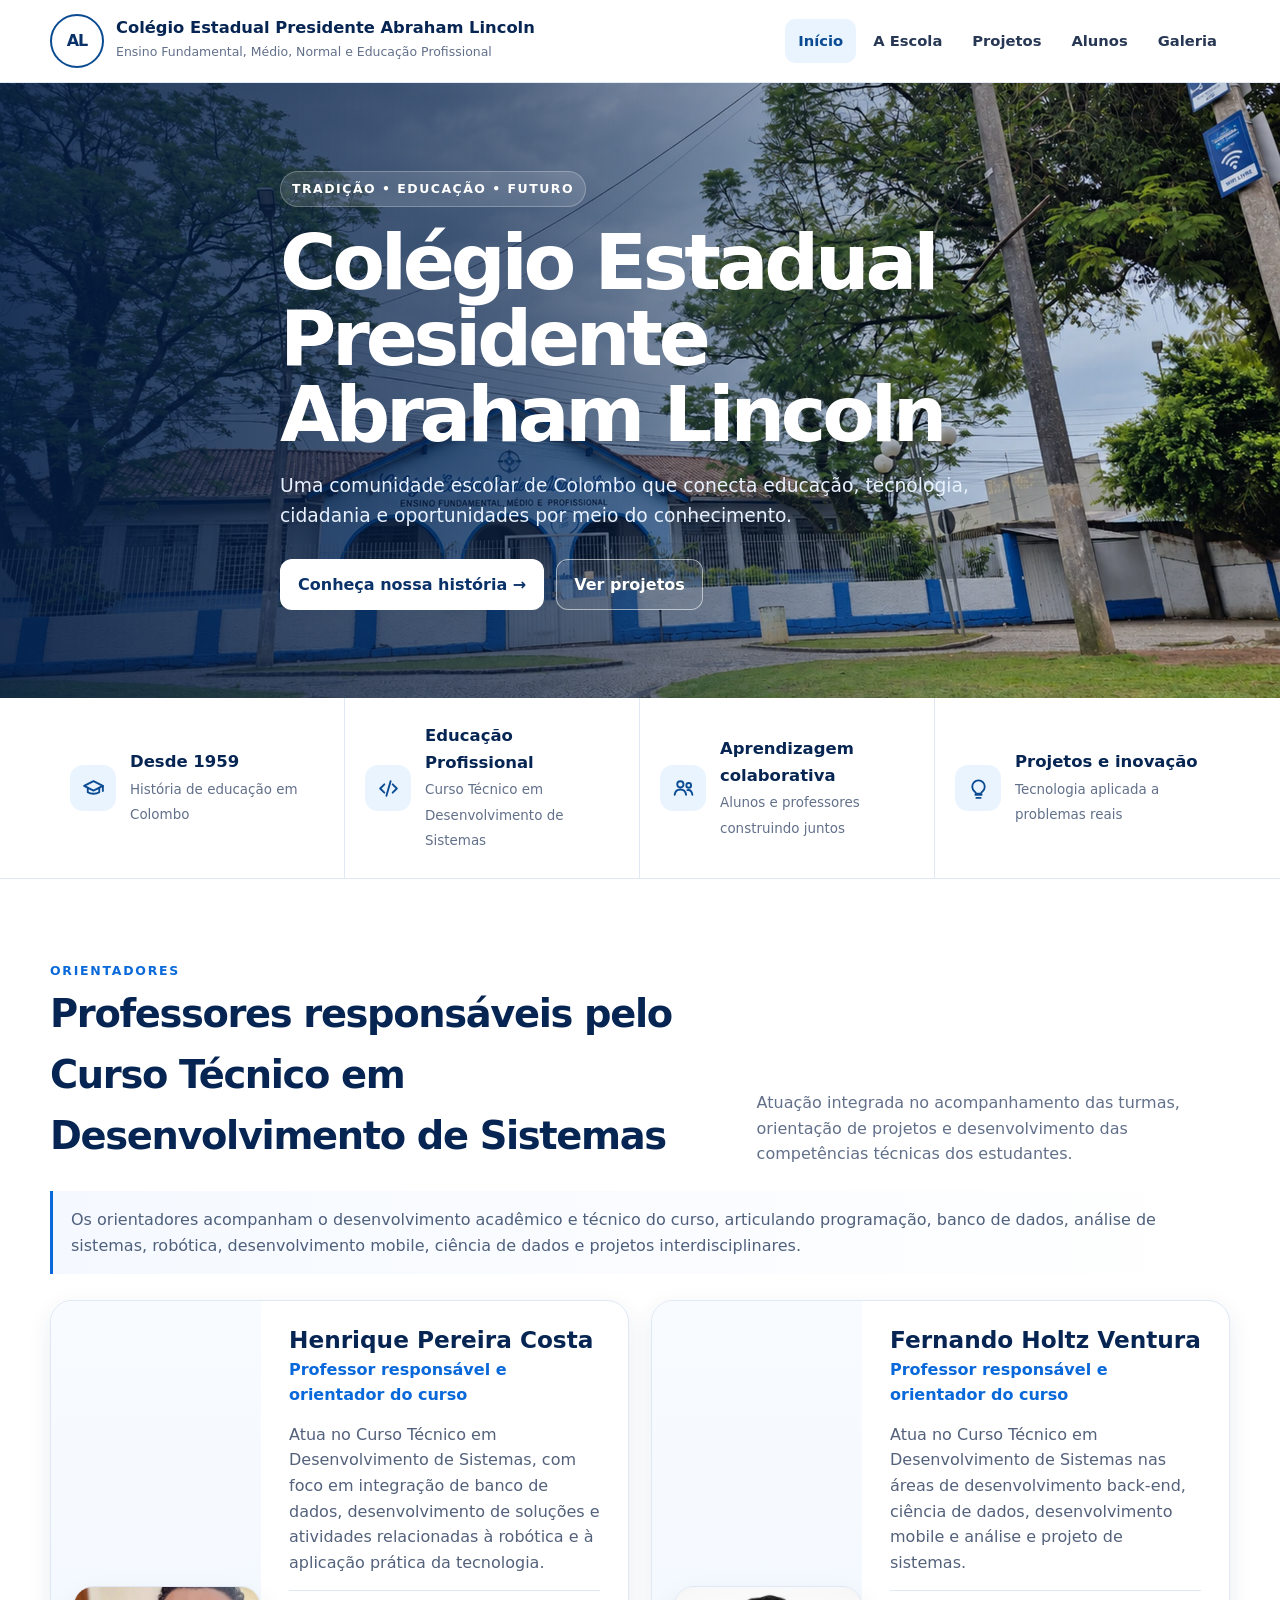
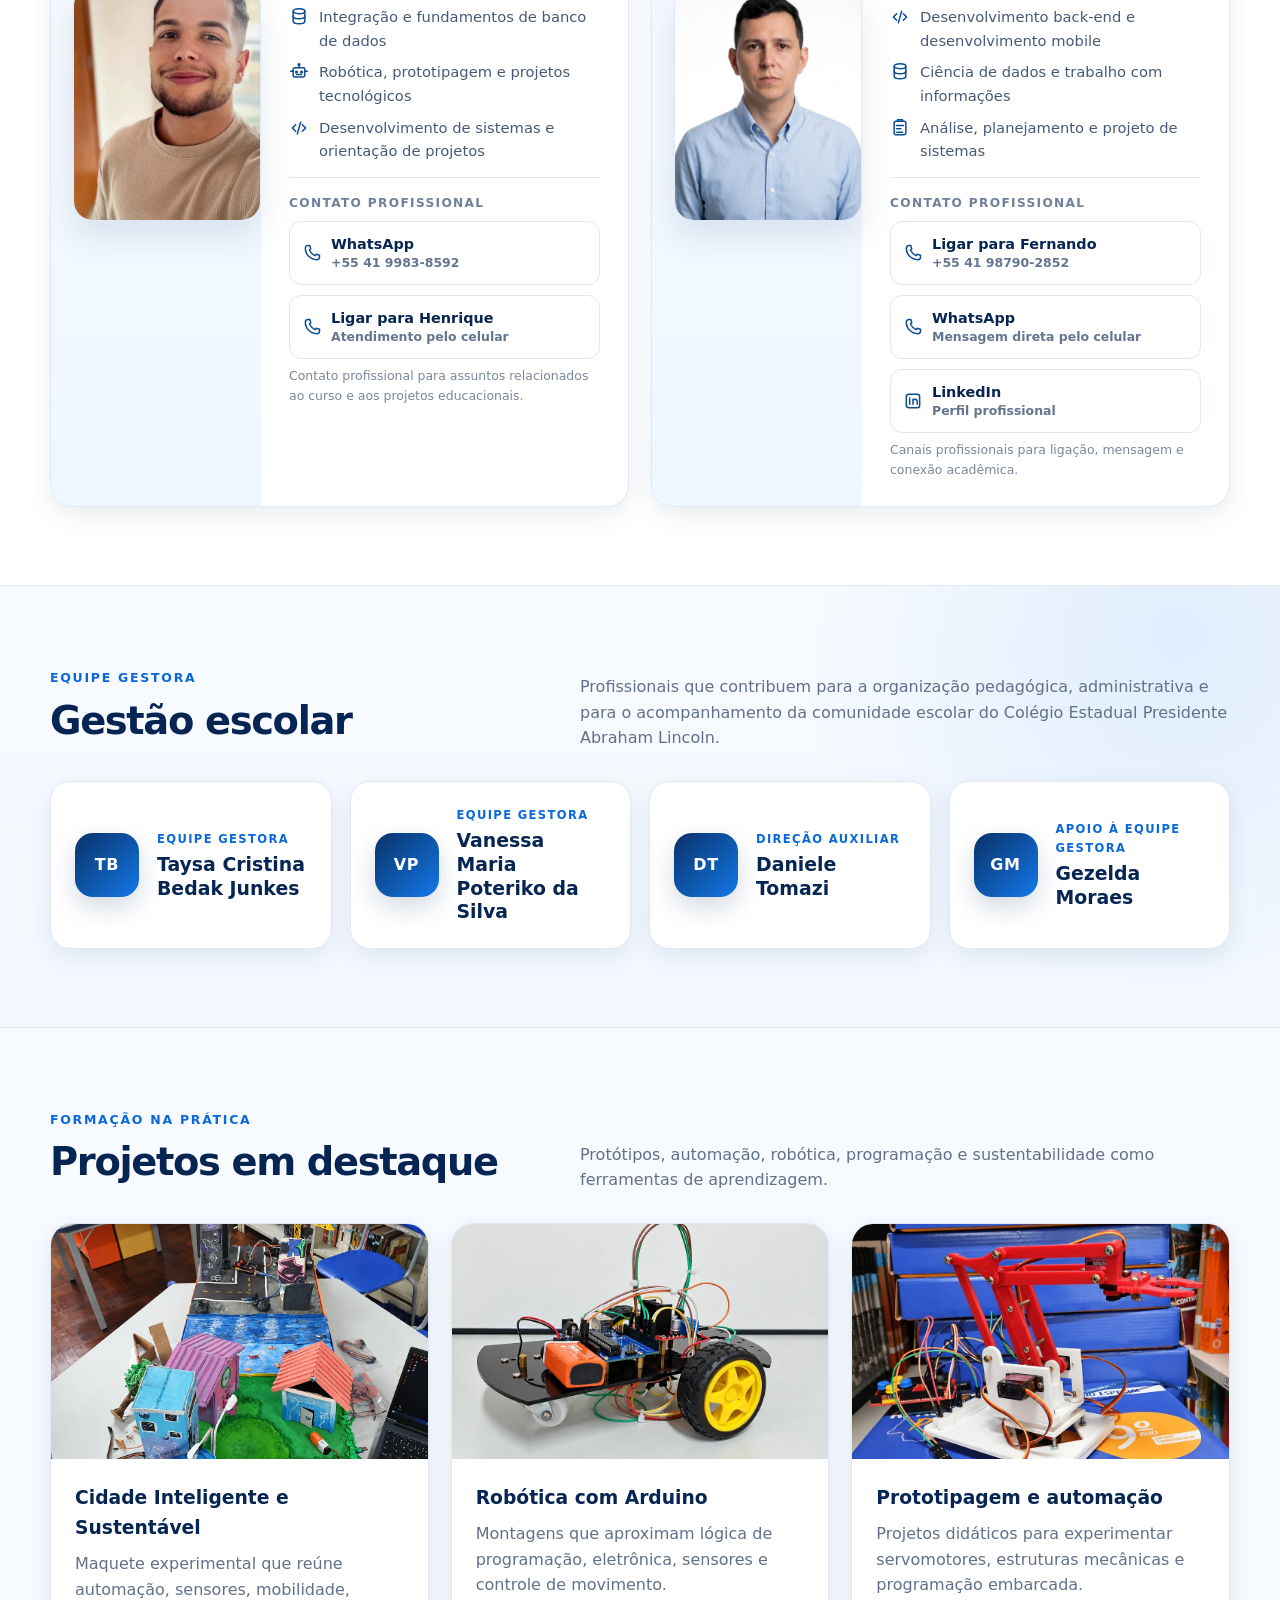
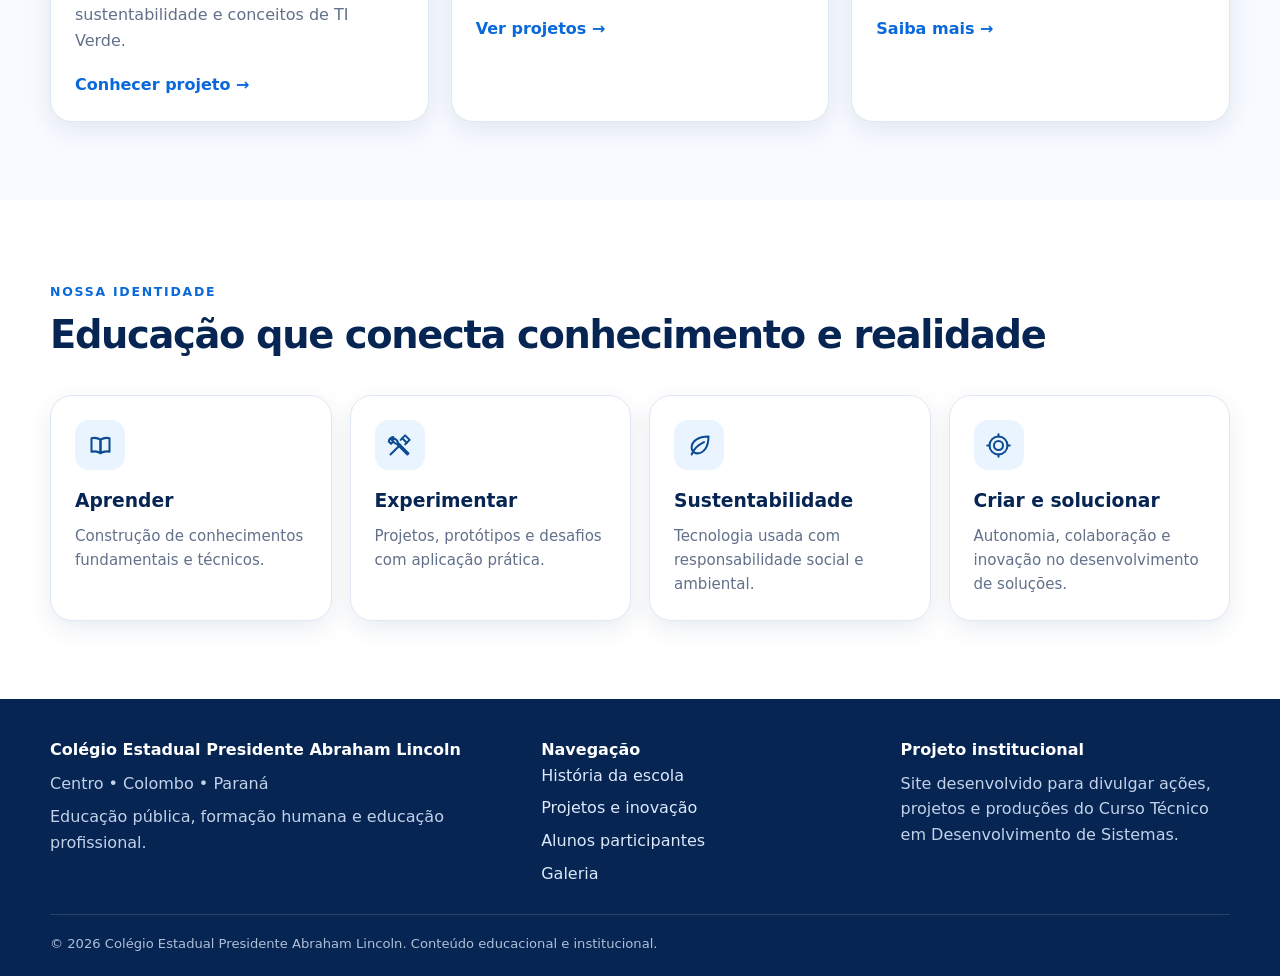
==== commit 9ca31dc4: "Corrige direção auxiliar para Daniele Tomazi" ====
--- a/index.html
+++ b/index.html
@@ -155,10 +155,10 @@
       </article>
 
       <article class="management-card">
-        <div class="management-badge" aria-hidden="true">SD</div>
-        <div>
-          <span class="management-label">Equipe gestora</span>
-          <h3>Silvia Daniela Strapasson Borato</h3>
+        <div class="management-badge" aria-hidden="true">DT</div>
+        <div>
+          <span class="management-label">Direção Auxiliar</span>
+          <h3>Daniele Tomazi</h3>
         </div>
       </article>
 
--- a/site-abraham-lincoln-v4/assets/css/style.css
+++ b/site-abraham-lincoln-v4/assets/css/style.css
@@ -445,7 +445,7 @@
 }
 .management-grid{
   display:grid;
-  grid-template-columns:repeat(3,minmax(0,1fr));
+  grid-template-columns:repeat(4,minmax(0,1fr));
   gap:18px;
 }
 .management-card{
@@ -488,9 +488,10 @@
   line-height:1.25;
 }
 @media(max-width:980px){
+  .management-grid{grid-template-columns:repeat(2,minmax(0,1fr))}
+}
+@media(max-width:700px){
   .management-grid{grid-template-columns:1fr}
-}
-@media(max-width:700px){
   .management-card{min-height:auto;padding:20px}
   .management-badge{width:56px;height:56px;border-radius:16px}
   .management-card h3{font-size:1.05rem}
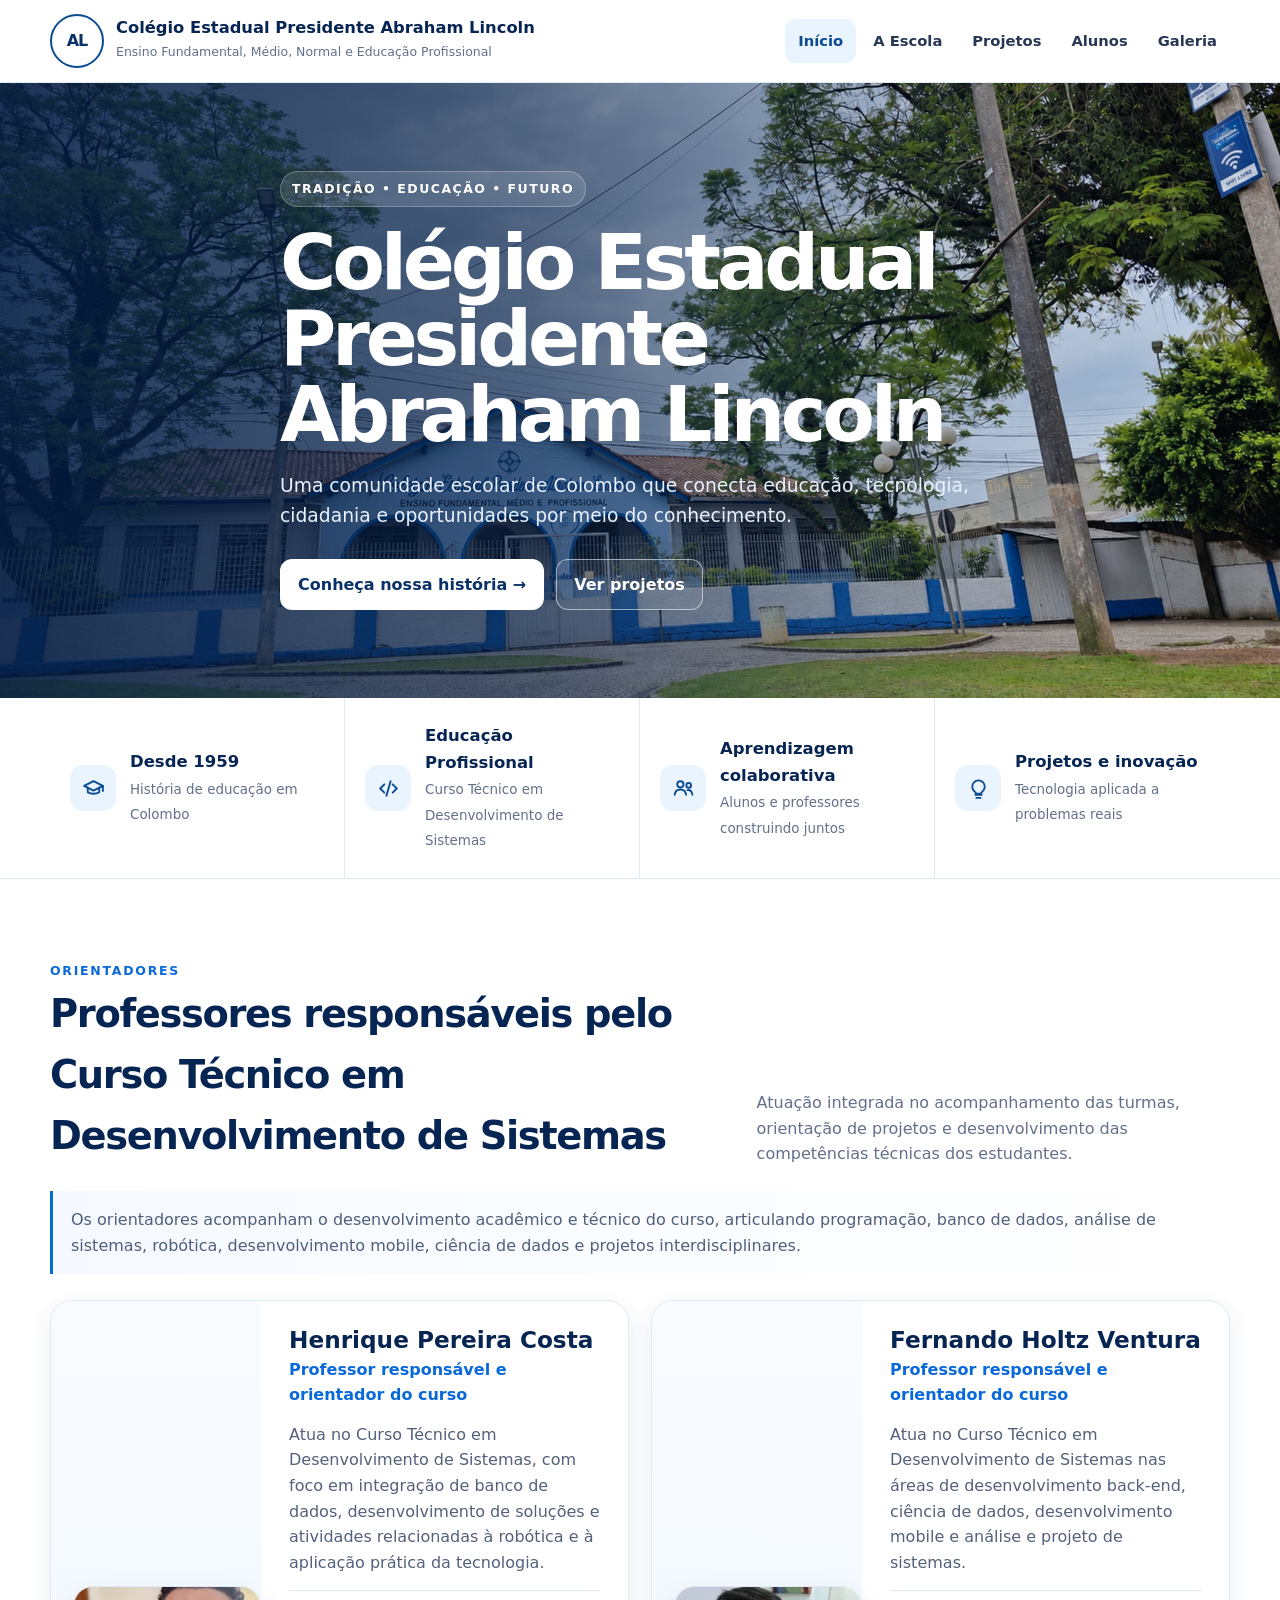
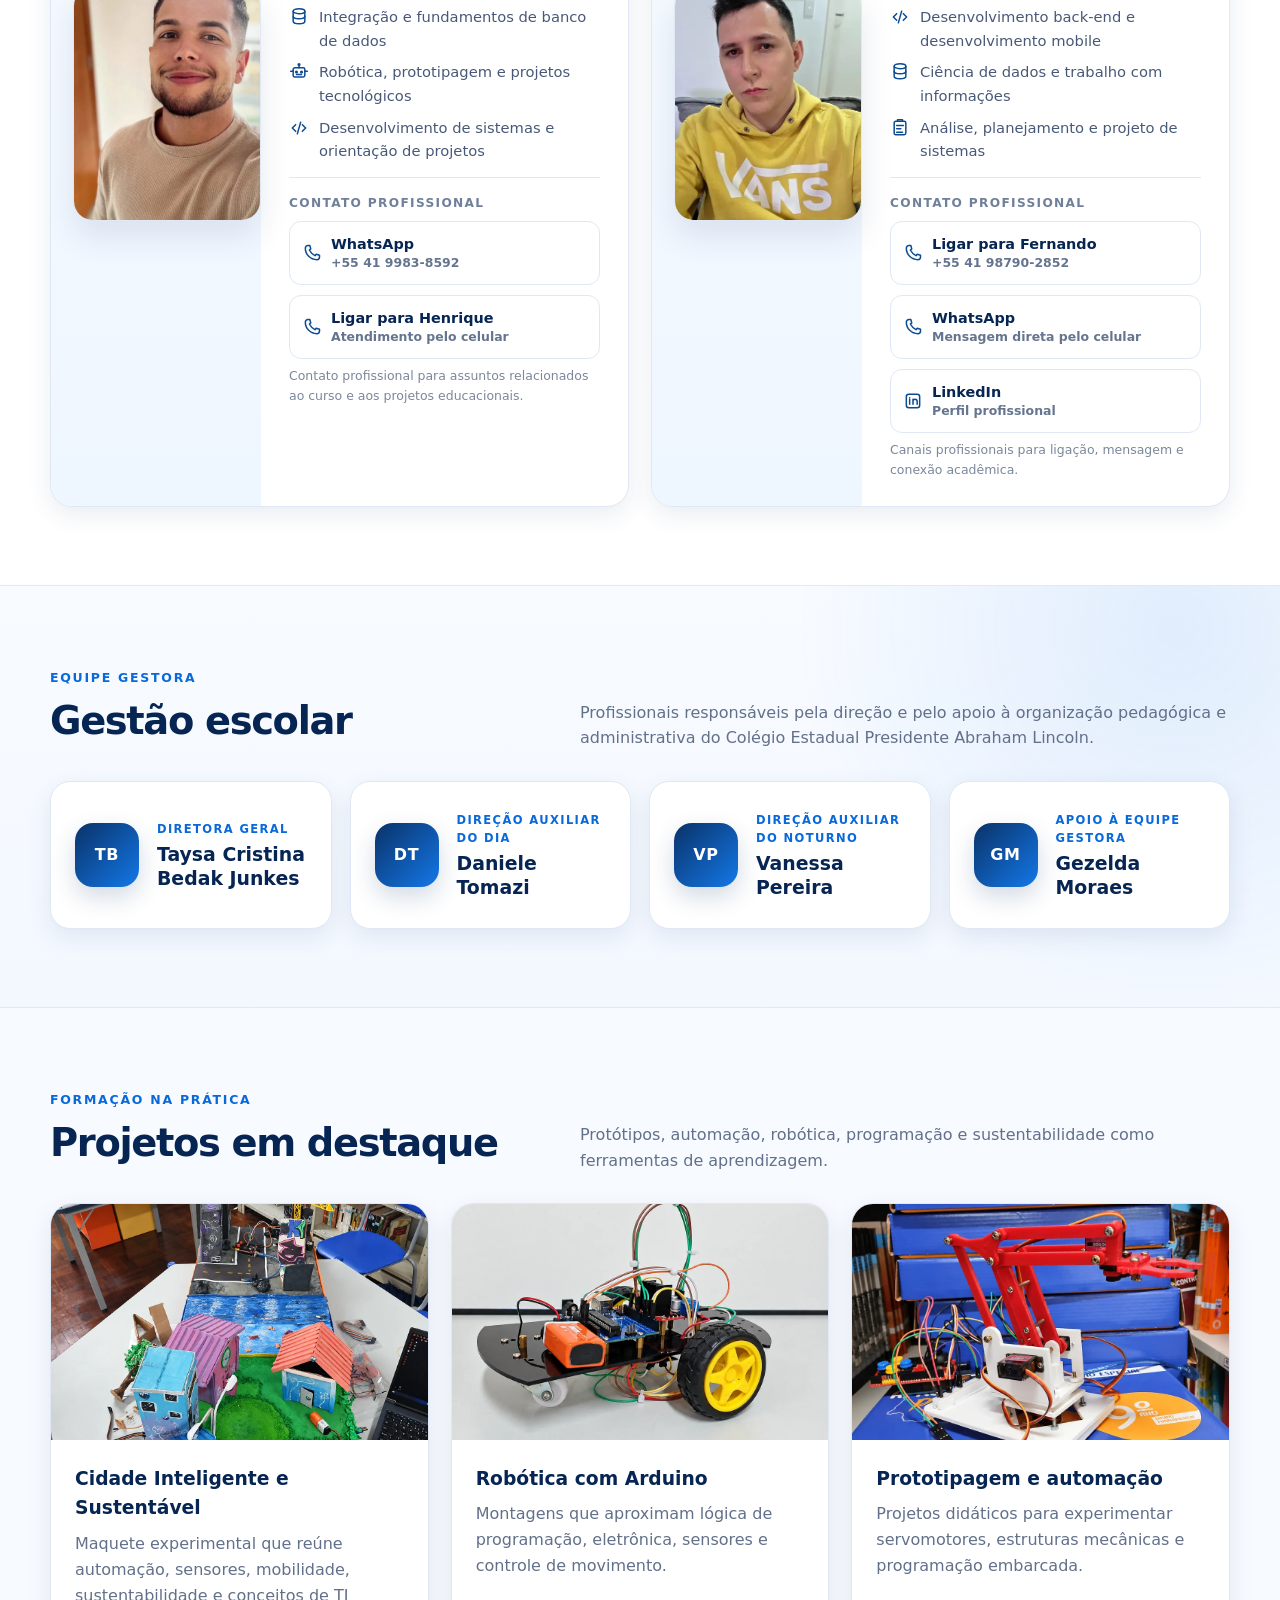
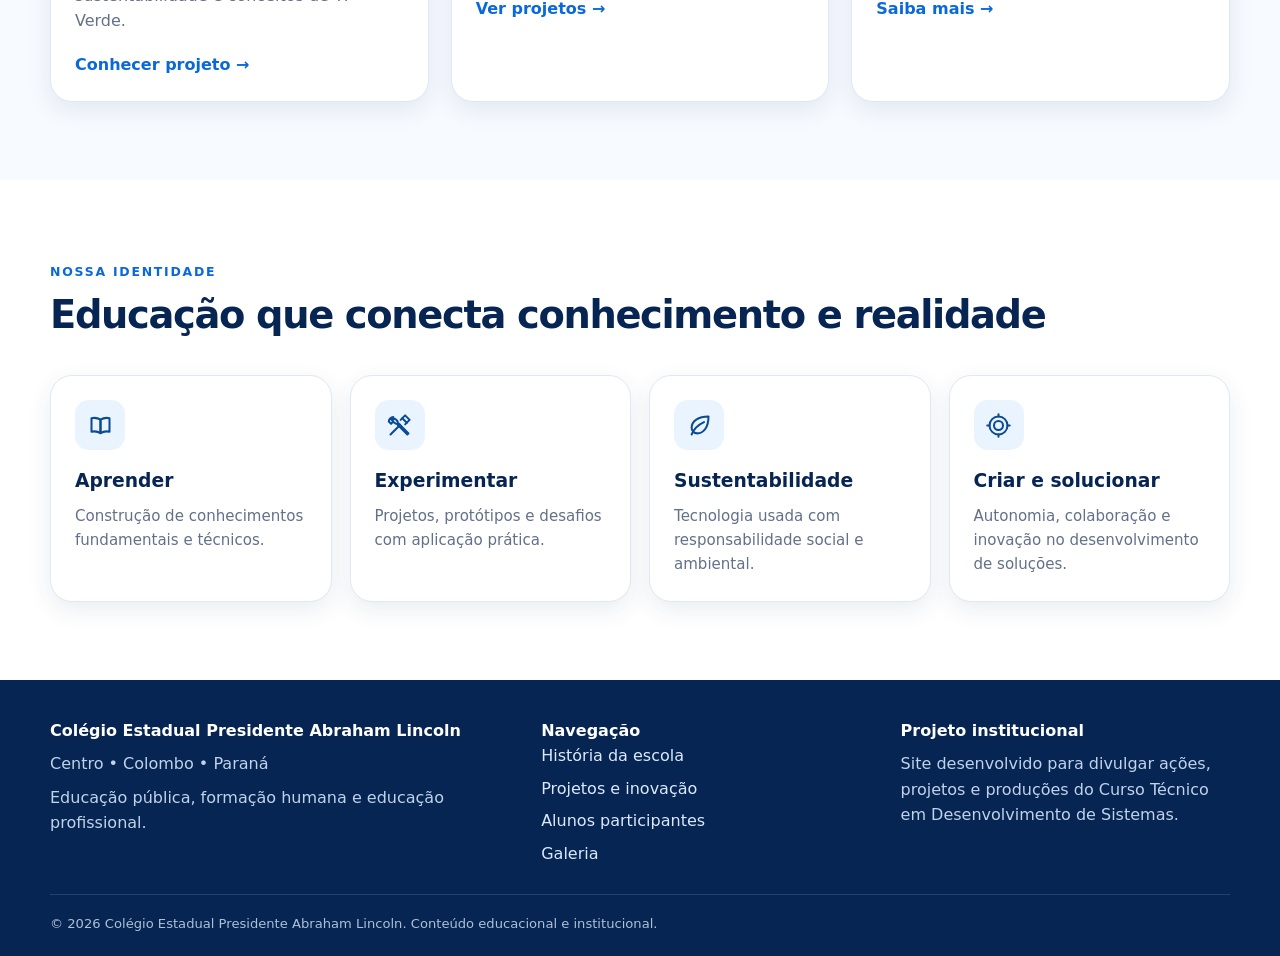
==== commit 7eedae1b: "Atualiza cargos e ordem da equipe gestora" ====
--- a/index.html
+++ b/index.html
@@ -134,31 +134,31 @@
         <span class="kicker">Equipe gestora</span>
         <h2>Gestão escolar</h2>
       </div>
-      <p>Profissionais que contribuem para a organização pedagógica, administrativa e para o acompanhamento da comunidade escolar do Colégio Estadual Presidente Abraham Lincoln.</p>
+      <p>Profissionais responsáveis pela direção e pelo apoio à organização pedagógica e administrativa do Colégio Estadual Presidente Abraham Lincoln.</p>
     </div>
 
     <div class="management-grid" aria-label="Equipe gestora da escola">
       <article class="management-card">
         <div class="management-badge" aria-hidden="true">TB</div>
         <div>
-          <span class="management-label">Equipe gestora</span>
+          <span class="management-label">Diretora Geral</span>
           <h3>Taysa Cristina Bedak Junkes</h3>
         </div>
       </article>
 
       <article class="management-card">
+        <div class="management-badge" aria-hidden="true">DT</div>
+        <div>
+          <span class="management-label">Direção Auxiliar do Dia</span>
+          <h3>Daniele Tomazi</h3>
+        </div>
+      </article>
+
+      <article class="management-card">
         <div class="management-badge" aria-hidden="true">VP</div>
         <div>
-          <span class="management-label">Equipe gestora</span>
-          <h3>Vanessa Maria Poteriko da Silva</h3>
-        </div>
-      </article>
-
-      <article class="management-card">
-        <div class="management-badge" aria-hidden="true">DT</div>
-        <div>
-          <span class="management-label">Direção Auxiliar</span>
-          <h3>Daniele Tomazi</h3>
+          <span class="management-label">Direção Auxiliar do Noturno</span>
+          <h3>Vanessa Pereira</h3>
         </div>
       </article>
 
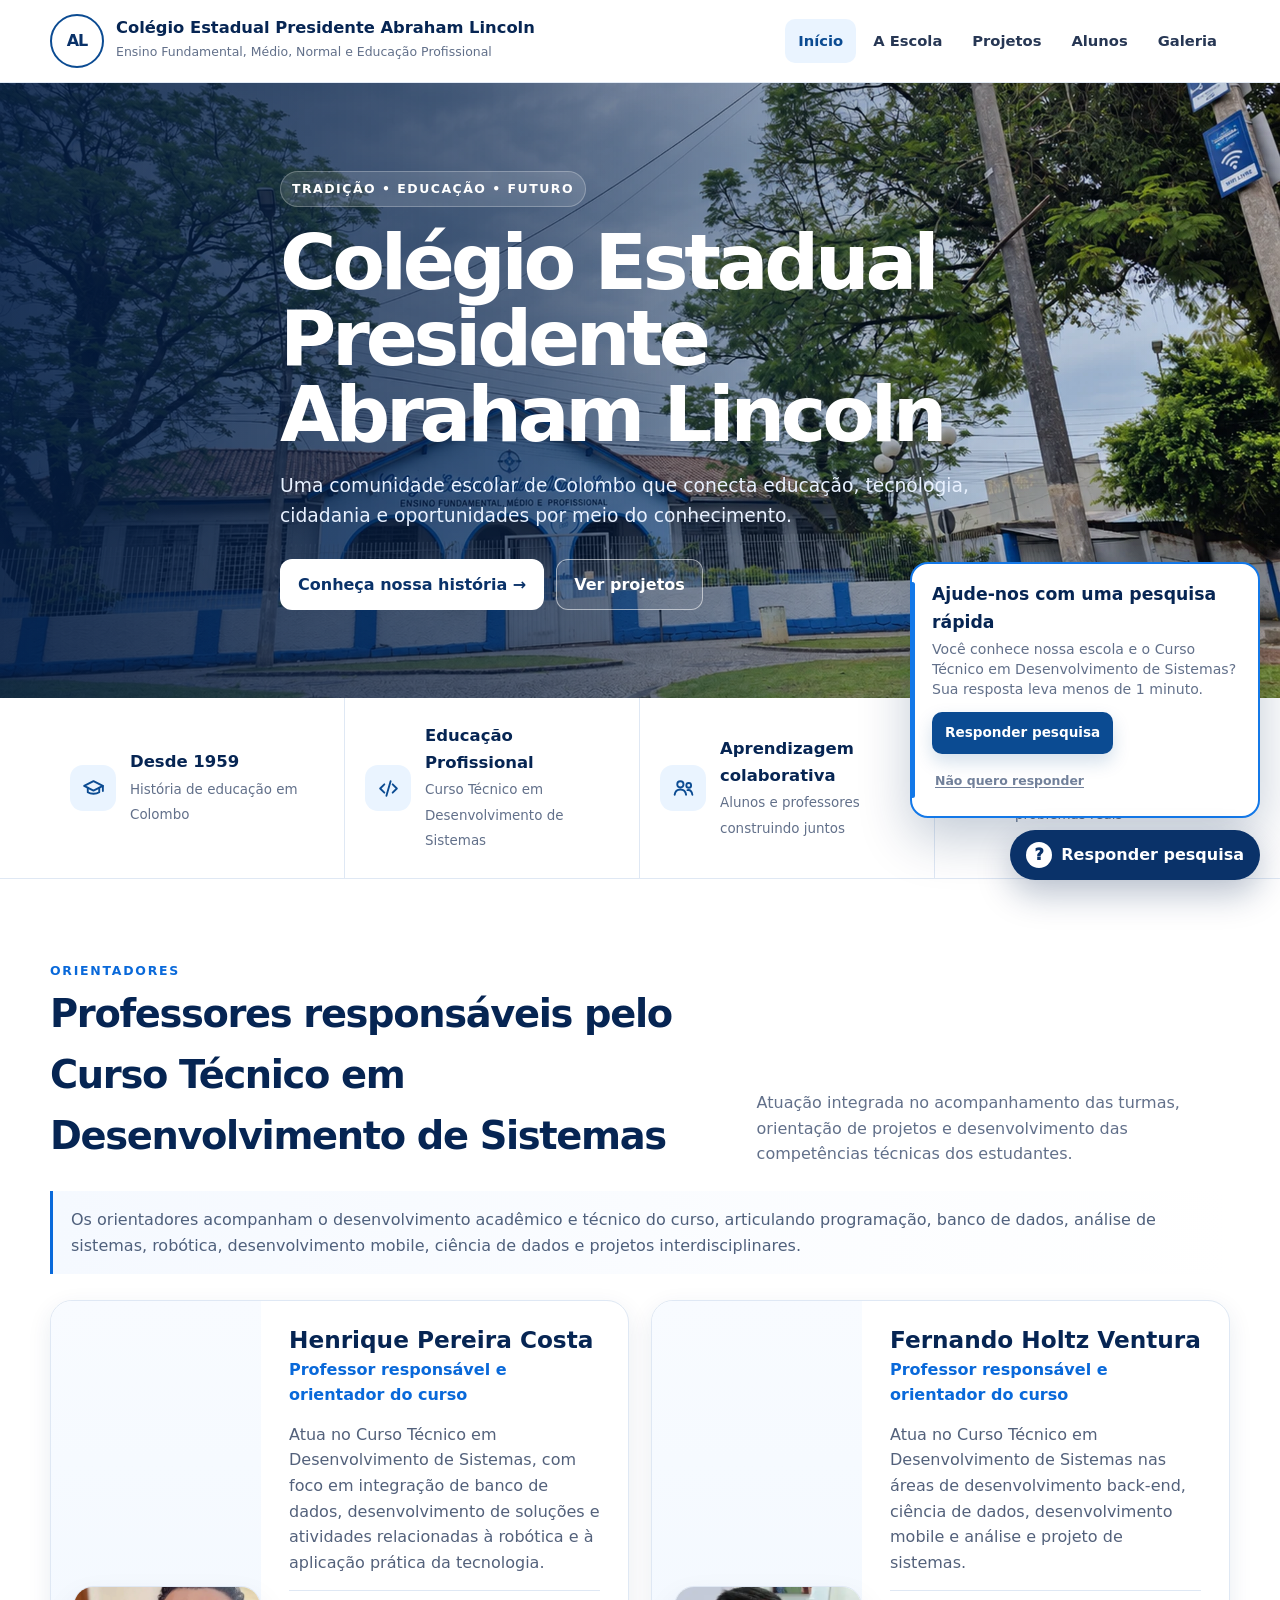
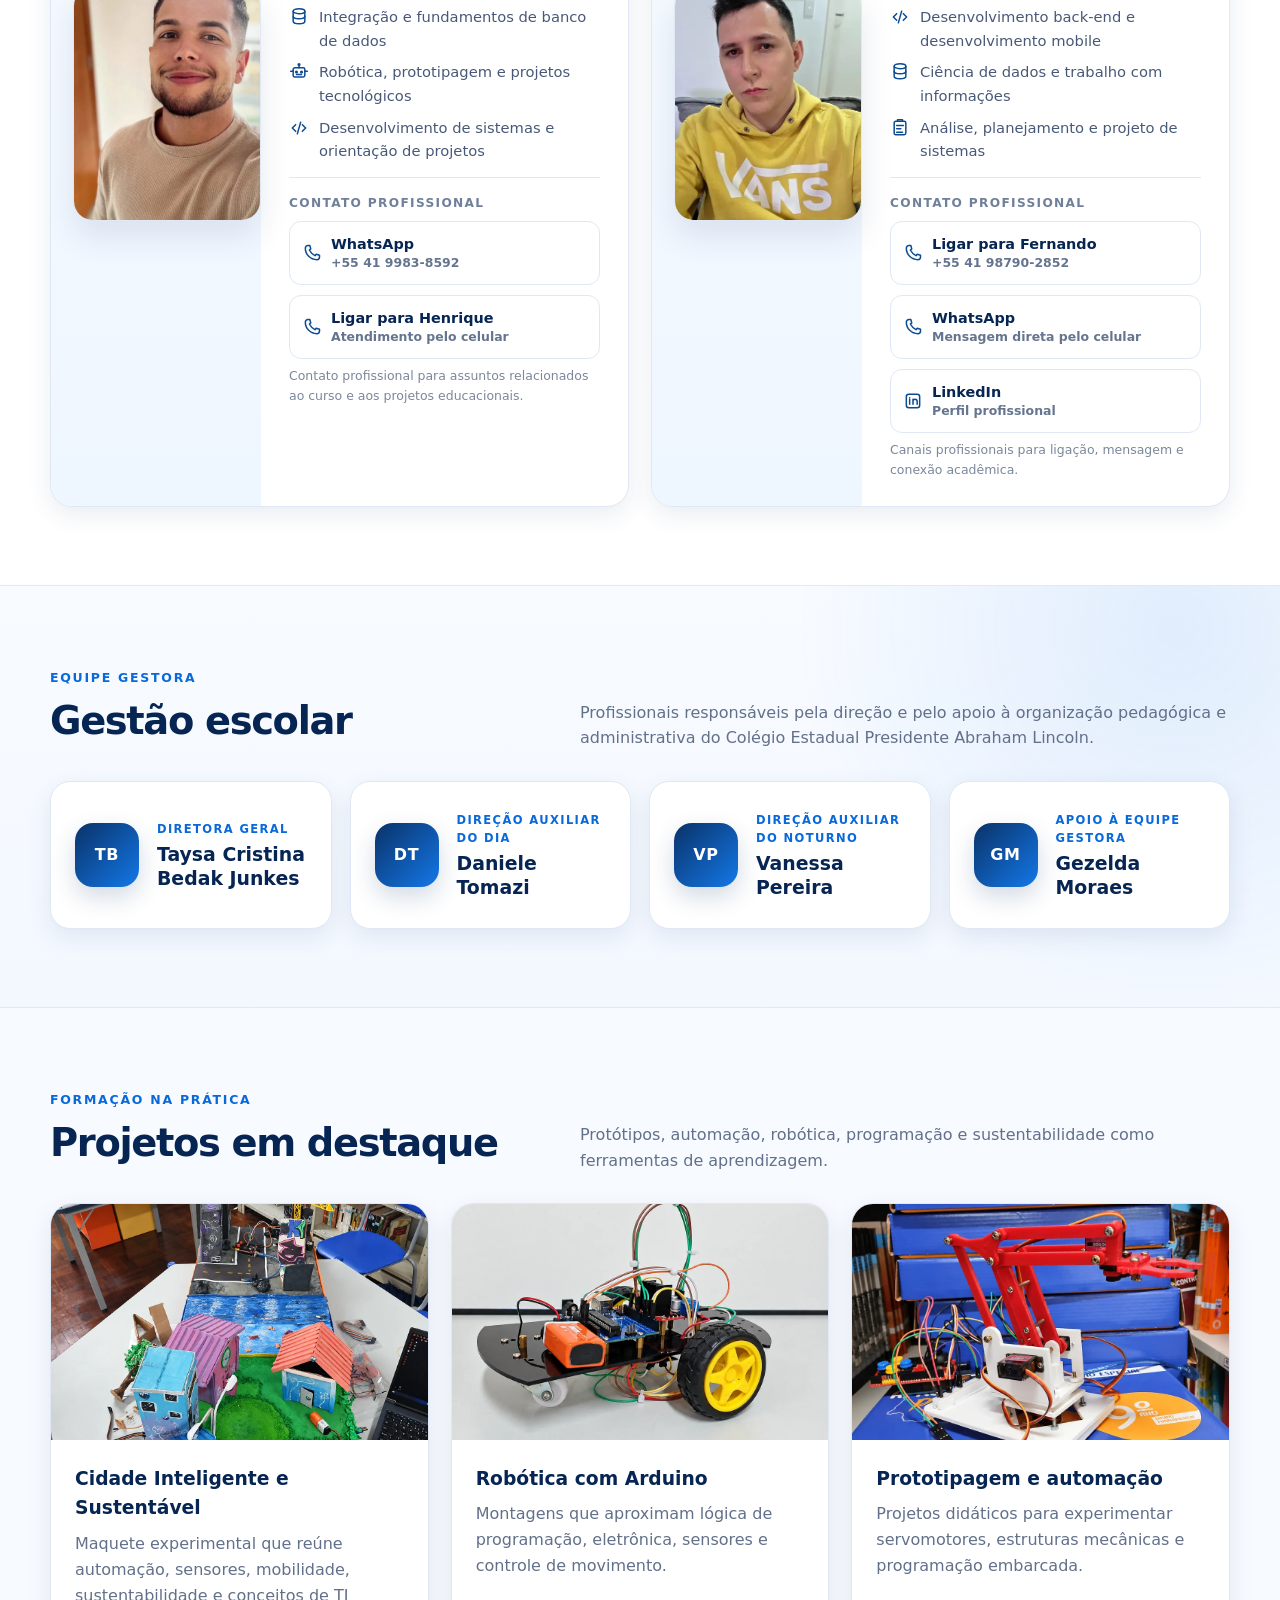
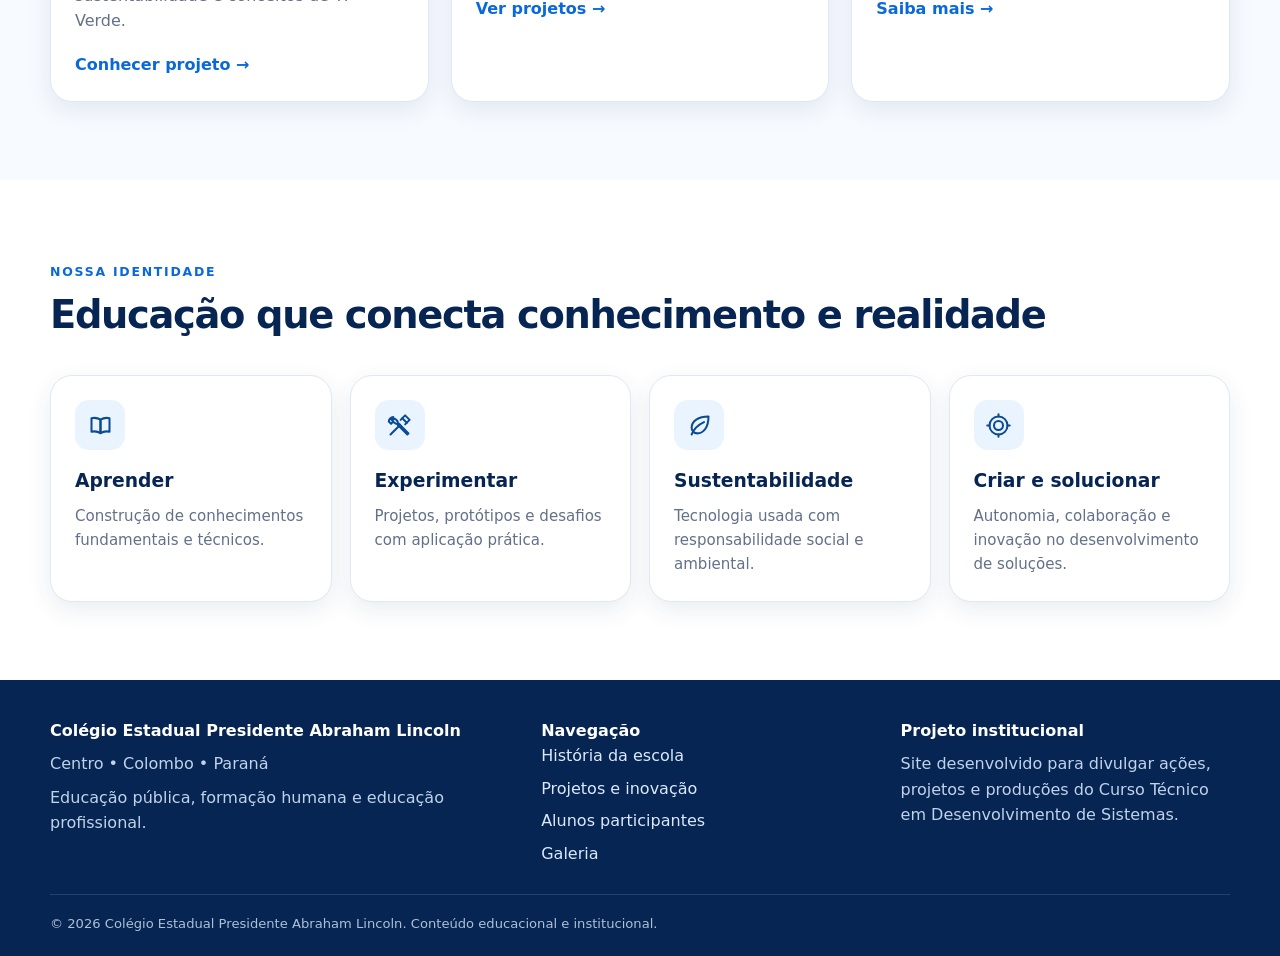
==== commit 62f9a6b3: "Força carregamento da versão atualizada da pesquisa" ====
--- a/index.html
+++ b/index.html
@@ -6,7 +6,7 @@
   <meta name="description" content="Site institucional do Colégio Estadual Presidente Abraham Lincoln, em Colombo, Paraná.">
   <meta name="theme-color" content="#0a3269">
   <title>Início | Colégio Estadual Presidente Abraham Lincoln</title>
-  <link rel="stylesheet" href="site-abraham-lincoln-v4/assets/css/style.css">
+  <link rel="stylesheet" href="site-abraham-lincoln-v4/assets/css/style.css?v=20260923-2125">
 </head>
 <body data-page="inicio">
 <a class="skip-link" href="#conteudo">Ir para o conteúdo</a>
@@ -245,7 +245,7 @@
     </div>
   </div>
 </footer>
-<script src="site-abraham-lincoln-v4/assets/js/main.js"></script>
+<script src="site-abraham-lincoln-v4/assets/js/main.js?v=20260923-2125"></script>
 
 </body>
 </html>
--- a/site-abraham-lincoln-v4/assets/css/style.css
+++ b/site-abraham-lincoln-v4/assets/css/style.css
@@ -496,3 +496,168 @@
   .management-badge{width:56px;height:56px;border-radius:16px}
   .management-card h3{font-size:1.05rem}
 }
+
+
+/* v6 — pesquisa e dúvidas */
+.survey-fab{
+  position:fixed;right:20px;bottom:20px;z-index:1050;
+  display:flex;align-items:center;gap:9px;
+  border:0;border-radius:999px;padding:12px 16px;
+  background:var(--blue-900);color:#fff;font-weight:850;
+  box-shadow:0 14px 34px rgba(6,37,83,.28);
+  transition:transform .18s ease,box-shadow .18s ease
+}
+.survey-fab:hover,.survey-fab:focus-visible{transform:translateY(-2px);box-shadow:0 18px 40px rgba(6,37,83,.34)}
+.survey-fab-icon{
+  width:26px;height:26px;border-radius:50%;display:grid;place-items:center;
+  background:#fff;color:var(--blue-900);font-weight:950
+}
+.survey-modal{display:none;position:fixed;inset:0;z-index:1400}
+.survey-modal.open{display:block}
+.survey-backdrop{position:absolute;inset:0;background:rgba(2,18,43,.68);backdrop-filter:blur(4px)}
+.survey-dialog{
+  position:relative;z-index:1;width:min(680px,calc(100% - 28px));max-height:calc(100vh - 36px);
+  overflow:auto;margin:18px auto;background:#fff;border-radius:24px;
+  box-shadow:0 24px 70px rgba(0,0,0,.28);padding:30px
+}
+.survey-close{
+  position:absolute;right:18px;top:16px;width:38px;height:38px;border:0;border-radius:50%;
+  background:var(--blue-050);color:var(--blue-950);font-size:1.35rem;line-height:1
+}
+.survey-intro{padding-right:40px;margin-bottom:22px}
+.survey-kicker{
+  color:var(--blue-700);font-size:.72rem;font-weight:900;letter-spacing:.13em;text-transform:uppercase
+}
+.survey-intro h2{color:var(--blue-950);font-size:clamp(1.55rem,4vw,2.1rem);line-height:1.1;margin:5px 0 9px}
+.survey-intro p{margin:0;color:var(--muted)}
+.survey-form{display:grid;gap:17px}
+.survey-form>label{display:grid;gap:7px;color:var(--blue-950);font-weight:750}
+.survey-form select,.survey-form textarea{
+  width:100%;border:1px solid #cad8e9;border-radius:12px;background:#fff;color:var(--ink);
+  padding:11px 12px;outline:none;transition:border-color .18s ease,box-shadow .18s ease
+}
+.survey-form select:focus,.survey-form textarea:focus{
+  border-color:var(--blue-600);box-shadow:0 0 0 3px rgba(19,120,232,.12)
+}
+.survey-form textarea{resize:vertical;min-height:82px}
+.survey-rating{border:0;padding:0;margin:0;display:grid;gap:8px}
+.survey-rating legend{padding:0;color:var(--blue-950);font-weight:750}
+.survey-rating-options{display:flex;gap:9px;flex-wrap:wrap}
+.survey-rating-options label{cursor:pointer}
+.survey-rating-options input{position:absolute;opacity:0;pointer-events:none}
+.survey-rating-options span{
+  width:44px;height:44px;border-radius:12px;border:1px solid #cad8e9;
+  display:grid;place-items:center;font-weight:850;color:var(--blue-900);background:#fff
+}
+.survey-rating-options input:checked+span{
+  background:var(--blue-800);color:#fff;border-color:var(--blue-800)
+}
+.survey-rating small{color:var(--muted)}
+.survey-privacy{
+  padding:12px 14px;border-radius:12px;background:var(--blue-050);
+  color:#5a6b84;font-size:.8rem;border:1px solid var(--line)
+}
+.survey-status{min-height:0;font-size:.88rem;font-weight:750}
+.survey-status.success{color:#177b58}
+.survey-status.error{color:#a93434}
+.survey-status.warning{color:#8a6415}
+.survey-actions{display:flex;gap:10px;flex-wrap:wrap}
+.survey-submit,.survey-later{
+  border-radius:12px;padding:11px 16px;font-weight:850;border:1px solid transparent
+}
+.survey-submit{background:var(--blue-900);color:#fff}
+.survey-submit:disabled{opacity:.6;cursor:wait}
+.survey-later{background:#fff;border-color:var(--line);color:#53617b}
+body.survey-open{overflow:hidden}
+
+@media(max-width:700px){
+  .survey-fab{right:14px;bottom:14px;padding:11px 13px}
+  .survey-fab span:last-child{font-size:.86rem}
+  .survey-dialog{padding:24px 18px 20px;border-radius:20px;margin:10px auto;max-height:calc(100vh - 20px)}
+  .survey-close{right:12px;top:12px}
+  .survey-intro{padding-right:34px}
+  .survey-actions{display:grid;grid-template-columns:1fr}
+  .survey-submit,.survey-later{width:100%}
+}
+
+
+/* v7 — convite visual para pesquisa */
+.survey-nudge{
+  position:fixed;right:20px;bottom:82px;z-index:1049;
+  width:min(350px,calc(100% - 28px));padding:17px;
+  border:2px solid #8fc2f8;border-radius:18px;background:#fff;
+  box-shadow:0 20px 52px rgba(6,37,83,.24);
+  opacity:1;transform:translateY(0) scale(1);pointer-events:auto;
+  transition:opacity .25s ease,transform .25s ease
+}
+.survey-nudge.show{opacity:1;transform:translateY(0) scale(1);pointer-events:auto}
+.survey-nudge::before{
+  content:"";position:absolute;left:-2px;top:18px;bottom:18px;width:5px;
+  border-radius:999px;background:var(--blue-600)
+}
+.survey-nudge strong{display:block;color:var(--blue-950);font-size:1.04rem;margin-bottom:4px;padding-left:3px}
+.survey-nudge span{display:block;color:var(--muted);font-size:.88rem;line-height:1.42;margin-bottom:12px;padding-left:3px}
+.survey-nudge-actions{display:flex;align-items:center;gap:9px;flex-wrap:wrap;padding-left:3px}
+.survey-nudge-action{
+  border:0;border-radius:10px;background:var(--blue-800);color:#fff;
+  padding:10px 13px;font-weight:850;font-size:.85rem;
+  box-shadow:0 8px 18px rgba(11,75,146,.18)
+}
+.survey-nudge-action:hover,.survey-nudge-action:focus-visible{background:var(--blue-700)}
+.survey-nudge-decline{
+  border:0;background:transparent;color:#71809a;padding:8px 3px;
+  font-size:.78rem;font-weight:750;text-decoration:underline;text-underline-offset:2px
+}
+.survey-attention{
+  animation:surveyPulse 1.9s ease-in-out infinite;
+}
+@keyframes surveyPulse{
+  0%,100%{box-shadow:0 14px 34px rgba(6,37,83,.28)}
+  50%{box-shadow:0 14px 34px rgba(6,37,83,.28),0 0 0 10px rgba(19,120,232,.12)}
+}
+@media(max-width:700px){
+  .survey-nudge{right:14px;bottom:76px}
+}
+
+
+/* v8 — pesquisa persistente até resposta ou recusa */
+.survey-nudge.show{
+  animation:surveyNudgeGlow 2.6s ease-in-out infinite;
+}
+@keyframes surveyNudgeGlow{
+  0%,100%{box-shadow:0 20px 52px rgba(6,37,83,.24)}
+  50%{box-shadow:0 20px 52px rgba(6,37,83,.24),0 0 0 6px rgba(19,120,232,.10)}
+}
+
+
+/* v9 — reforço periódico de atenção da pesquisa */
+.survey-alert-burst{
+  animation:surveyAttentionBurst .8s ease-in-out 4 !important;
+}
+@keyframes surveyAttentionBurst{
+  0%,100%{
+    transform:translateY(0) scale(1);
+    filter:brightness(1);
+  }
+  50%{
+    transform:translateY(-2px) scale(1.035);
+    filter:brightness(1.08);
+  }
+}
+.survey-nudge.survey-alert-burst{
+  border-color:var(--blue-600);
+}
+
+
+/* v10 — mensagem da pesquisa sempre visível */
+.survey-nudge{
+  opacity:1 !important;
+  visibility:visible !important;
+  pointer-events:auto !important;
+}
+.survey-nudge strong{
+  font-size:1.08rem;
+}
+.survey-fab{
+  animation:surveyPulse 1.9s ease-in-out infinite;
+}
